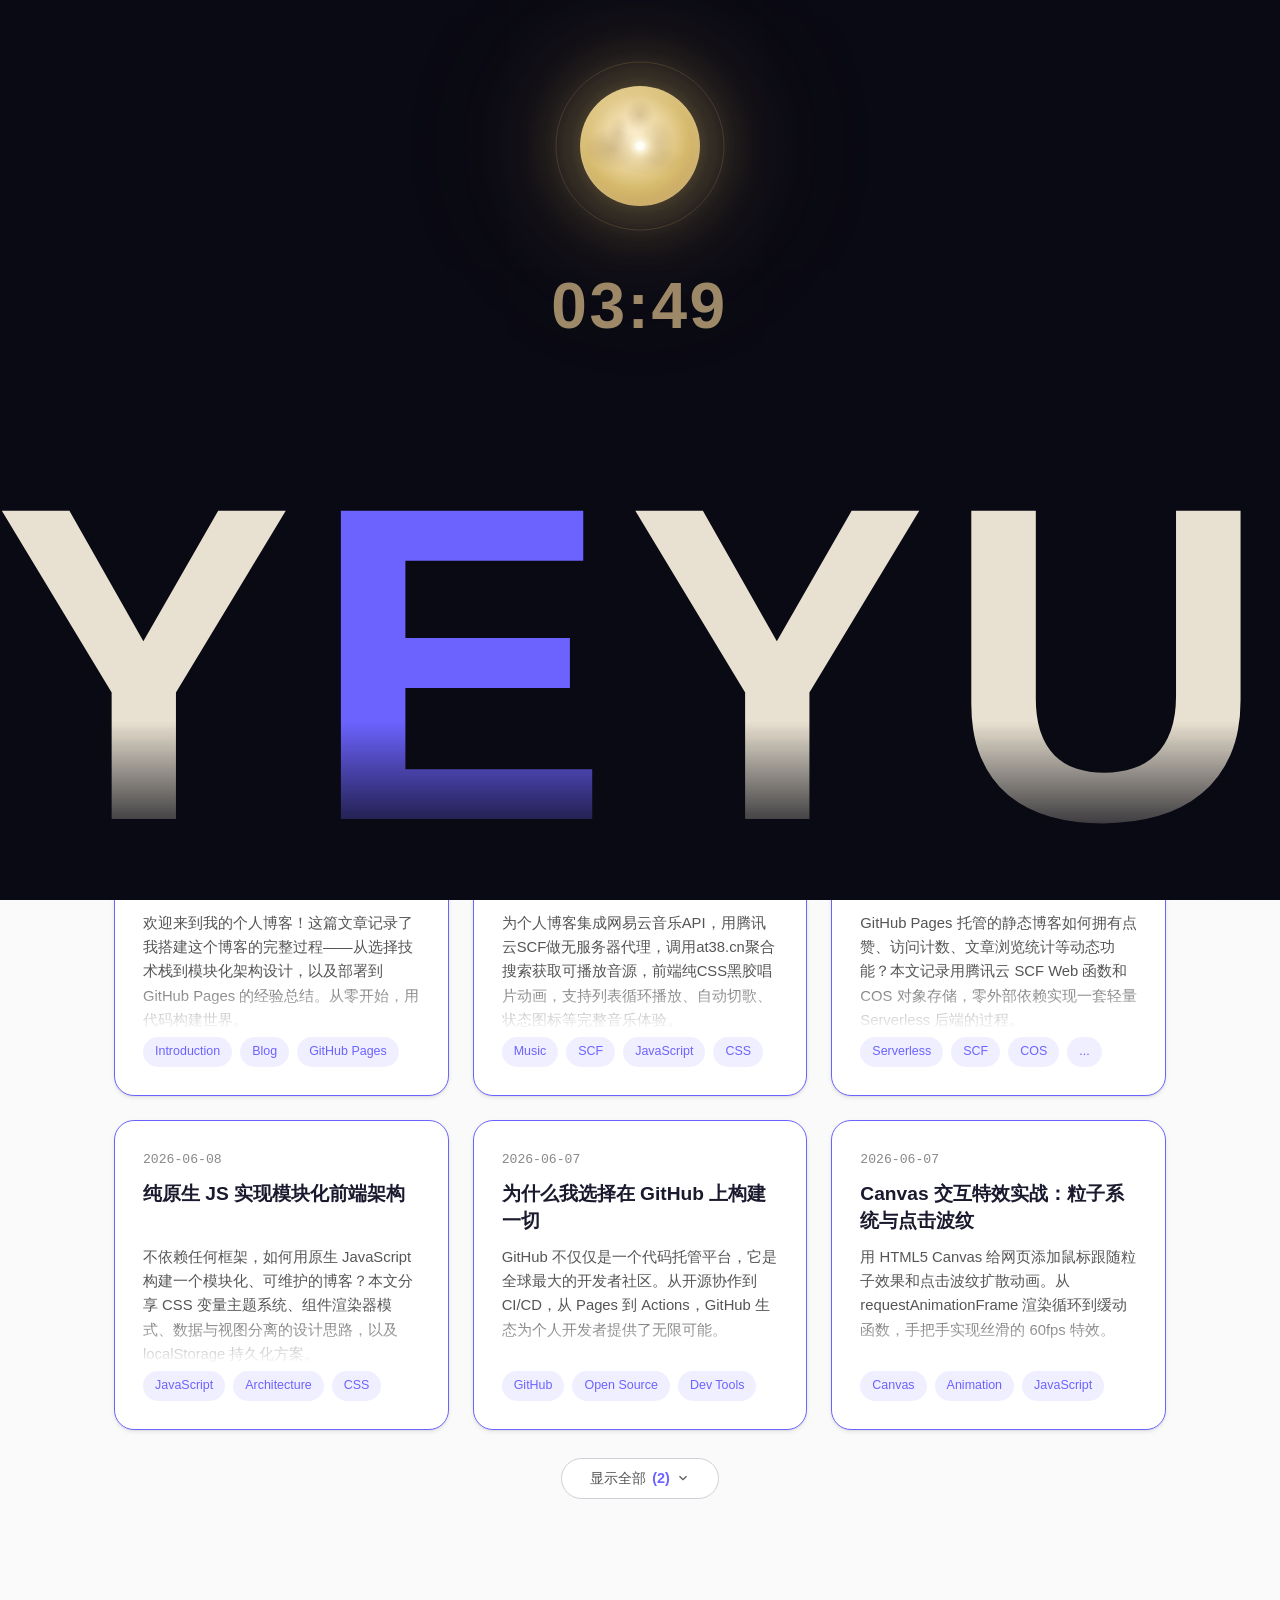
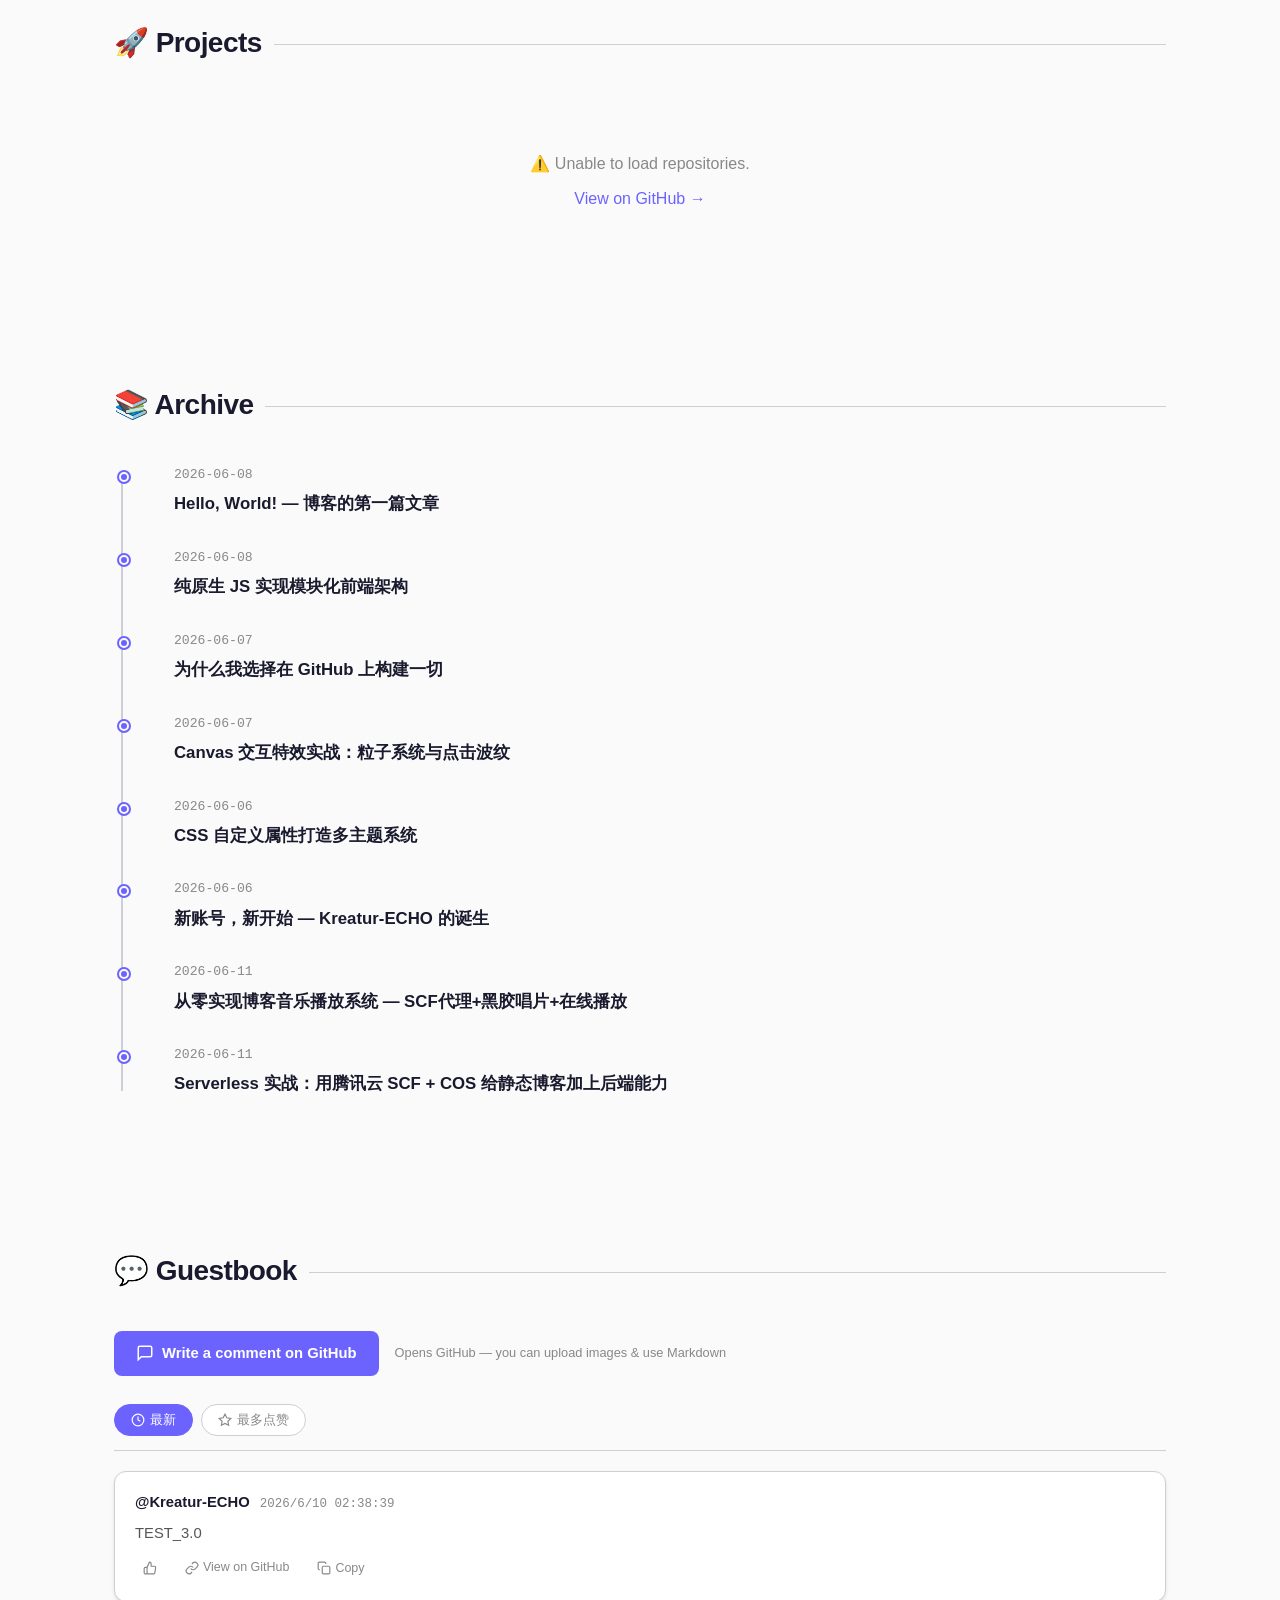
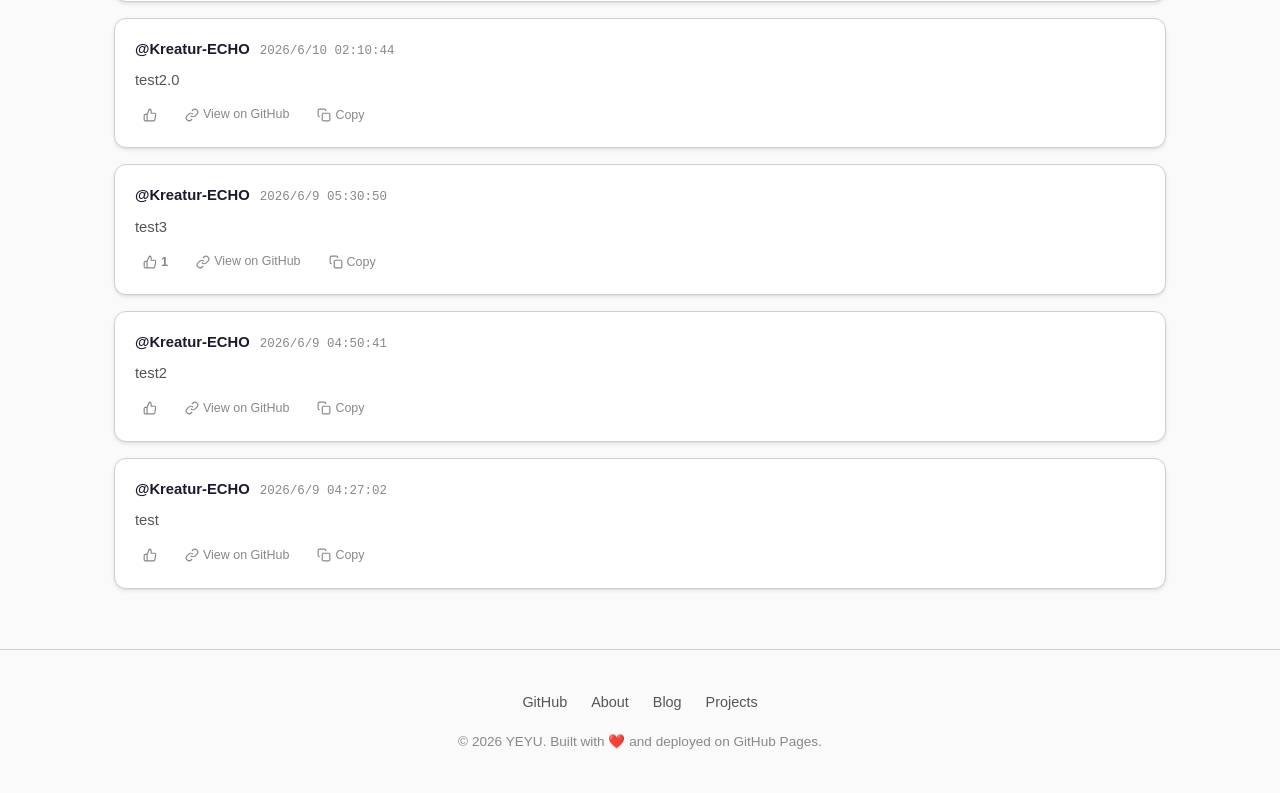
==== index.html @ 311ebad0 "feat: 时钟回moon-stage内跟随月亮升起+渐显，位置在月下36px" ====
<!DOCTYPE html>
<html lang="zh-CN">
<head>
  <meta charset="UTF-8">
  <meta name="viewport" content="width=device-width, initial-scale=1.0">
  <title>YEYU - Personal Blog</title>

  <!-- ===== SEO Meta ===== -->
  <meta name="description" content="YEYU's personal blog — Thoughts, code, and creativity. 技术博客 | 前端开发 | 创意编程">
  <meta name="keywords" content="YEYU, Kreatur-ECHO, blog, 技术博客, JavaScript, CSS, GitHub Pages, 前端开发">
  <meta name="author" content="YEYU">
  <meta name="robots" content="index, follow">
  <link rel="canonical" href="https://kreatur-echo.github.io/">

  <!-- Open Graph (Facebook, LinkedIn, Discord 等) -->
  <meta property="og:type" content="website">
  <meta property="og:url" content="https://kreatur-echo.github.io/">
  <meta property="og:title" content="YEYU - Personal Blog">
  <meta property="og:description" content="YEYU's personal blog — Thoughts, code, and creativity. 技术博客 | 前端开发 | 创意编程">
  <meta property="og:image" content="https://avatars.githubusercontent.com/u/291270204?v=6">
  <meta property="og:image:width" content="460">
  <meta property="og:image:height" content="460">
  <meta property="og:site_name" content="YEYU's Blog">
  <meta property="og:locale" content="zh_CN">

  <!-- Twitter Card -->
  <meta name="twitter:card" content="summary">
  <meta name="twitter:url" content="https://kreatur-echo.github.io/">
  <meta name="twitter:title" content="YEYU - Personal Blog">
  <meta name="twitter:description" content="YEYU's personal blog — Thoughts, code, and creativity.">
  <meta name="twitter:image" content="https://avatars.githubusercontent.com/u/291270204?v=6">

  <!-- ===== Favicon (inline SVG) ===== -->
  <link rel="icon" type="image/svg+xml" href="data:image/svg+xml,
    <svg xmlns='http://www.w3.org/2000/svg' viewBox='0 0 100 100'>
      <defs>
        <linearGradient id='g' x1='0%' y1='0%' x2='100%' y2='100%'>
          <stop offset='0%' style='stop-color:%236c63ff'/>
          <stop offset='100%' style='stop-color:%23764ba2'/>
        </linearGradient>
      </defs>
      <rect width='100' height='100' rx='22' fill='url(%23g)'/>
      <text x='50' y='62' dominant-baseline='middle' text-anchor='middle' fill='white' font-size='48' font-weight='800' font-family='system-ui, sans-serif'>YE</text>
    </svg>">

  <!-- ===== Stylesheets ===== -->
  <!-- themes.css: 颜色、字体、圆角等设计变量 -->
  <link rel="stylesheet" href="css/themes.css?v=6">
  <!-- style.css: 布局和组件样式 -->
  <link rel="stylesheet" href="css/style.css?v=34">
  <!-- admin.css: 管理面板样式 -->
  <link rel="stylesheet" href="css/admin.css?v=6">
</head>
<body>

  <!-- ===== 入场动画 ===== -->
  <div class="intro-overlay" id="introOverlay">
    <div class="logo-wrap"><div class="intro-logo">Y<span class="logo-accent">E</span>YU</div></div>
    <div class="moon-stage">
      <div class="intro-moon" id="introMoon">
        <div class="moon-texture"></div><div class="moon-texture"></div><div class="moon-bulb"></div>
      </div>
    <div class="moon-clock" id="introClock"></div>
    </div>
  </div>

  <!-- ===== App Root ===== -->
  <!-- 所有 HTML 内容由 js/main.js 动态渲染 -->
  <div id="app"></div>

  <!-- ===== Data (must load before renderer) ===== -->
  <!-- 修改网站基本信息: data/config.js -->
  <script src="data/config.js?v=7"></script>
  <!-- 增删博客文章: data/posts.js -->
  <script src="data/posts.js?v=10"></script>

  <!-- ===== JavaScript Modules ===== -->
  <script src="js/theme.js?v=7"></script>
  <script src="js/github.js?v=8"></script>
  <script src="js/renderer.js?v=23"></script>
  <script src="js/comments.js?v=13"></script>
  <script src="js/effects.js?v=10"></script>
  <script src="js/admin.js?v=7"></script>
  <script src="js/main.js?v=45"></script>
</body>
</html>
---- css/themes.css ----
/**
 * ============================================================
 *  Theme Definitions — 在这里定义/切换主题色彩方案
 * ============================================================
 * 要添加新主题:
 *   1. 复制 :root 或 [data-theme="dark"] 块
 *   2. 重命名选择器（例如 [data-theme="ocean"]）
 *   3. 修改 CSS 变量值
 *   4. 在 js/theme.js 的 THEME_LIST 中注册新主题
 *
 * CSS 变量命名规范:
 *   --color-bg-*          背景色
 *   --color-surface-*     卡片/面板色
 *   --color-text-*        文字色
 *   --color-accent-*      强调色
 *   --color-border-*      边框色
 *   --shadow-*            阴影
 *   --radius-*            圆角
 *   --font-*              字体
 * ============================================================
 */

/* ===== Light Theme (默认) ===== */
:root,
[data-theme="light"] {
  /* 背景 */
  --color-bg-primary:    #fafafa;
  --color-bg-hero:       transparent;

  /* 表面 */
  --color-surface:       #ffffff;
  --color-surface-hover: #f5f5f5;

  /* 文字 */
  --color-text-primary:   #1a1a2e;
  --color-text-secondary: #555555;
  --color-text-muted:     #888888;

  /* 强调色 */
  --color-accent:         #6c63ff;
  --color-accent-hover:   #5a52d5;
  --color-accent-glow:    rgba(108, 99, 255, 0.15);
  --color-accent-soft:    #f0efff;
  --color-accent-soft-text: #6c63ff;

  /* 边框 */
  --color-border:         #ceced6;

  /* 阴影 */
  --shadow-card:          0 2px 4px rgba(0,0,0,0.08), 0 1px 2px rgba(0,0,0,0.06);
  --shadow-card-hover:    0 10px 40px rgba(0,0,0,0.10), 0 2px 8px rgba(0,0,0,0.06);
  --shadow-nav:           0 1px 4px rgba(0,0,0,0.08);

  /* 渐变 */
  --gradient-hero:        linear-gradient(135deg, #667eea 0%, #764ba2 100%);

  /* 圆角 */
  --radius-sm:  8px;
  --radius-md:  12px;
  --radius-lg:  20px;
  --radius-full: 9999px;

  /* 字体 */
  --font-sans:  -apple-system, BlinkMacSystemFont, 'Segoe UI', 'Noto Sans SC', 'PingFang SC', 'Microsoft YaHei', sans-serif;
  --font-mono:  'SF Mono', 'Fira Code', 'Cascadia Code', 'Consolas', monospace;

  /* 过渡 */
  --transition-fast: 0.15s ease;
  --transition-base: 0.25s cubic-bezier(0.4, 0, 0.2, 1);
}

/* ===== Dark Theme ===== */
[data-theme="dark"] {
  --color-bg-primary:    #0d1117;
  --color-bg-hero:       transparent;

  --color-surface:       #161b22;
  --color-surface-hover: #21262d;

  --color-text-primary:   #e6edf3;
  --color-text-secondary: #8b949e;
  --color-text-muted:     #6e7681;

  --color-accent:         #7c73ff;
  --color-accent-hover:   #938bff;
  --color-accent-glow:    rgba(124, 115, 255, 0.2);
  --color-accent-soft:    rgba(124, 115, 255, 0.12);
  --color-accent-soft-text: #a9a3ff;

  --color-border:         #30363d;

  --shadow-card:          0 1px 3px rgba(0,0,0,0.3);
  --shadow-card-hover:    0 8px 32px rgba(0,0,0,0.5);
  --shadow-nav:           0 1px 3px rgba(0,0,0,0.3);
}

/* ===== 可在此处添加更多主题 ===== */

/* 示例: Ocean 主题
[data-theme="ocean"] {
  --color-bg-primary:    #f0f7ff;
  --color-surface:       #ffffff;
  --color-surface-hover: #e8f1fc;
  --color-text-primary:   #1a2a3a;
  --color-text-secondary: #4a6078;
  --color-text-muted:     #7a8fa0;
  --color-accent:         #0ea5e9;
  --color-accent-hover:   #0284c7;
  --color-accent-glow:    rgba(14, 165, 233, 0.15);
  --color-accent-soft:    #e0f2fe;
  --color-accent-soft-text: #0ea5e9;
  --color-border:         #dce8f4;
  --shadow-card:          0 1px 3px rgba(0,0,0,0.05);
  --shadow-card-hover:    0 8px 30px rgba(0,0,0,0.08);
  --shadow-nav:           0 1px 3px rgba(0,0,0,0.04);
  --gradient-hero:        linear-gradient(135deg, #0ea5e9 0%, #6366f1 100%);
  --radius-sm:  8px;
  --radius-md:  12px;
  --radius-lg:  20px;
  --radius-full: 9999px;
  --font-sans:  ...;
  --font-mono:  ...;
  --transition-fast: 0.15s ease;
  --transition-base: 0.25s cubic-bezier(0.4, 0, 0.2, 1);
}
*/
---- css/style.css ----
/**
 * ============================================================
 *  Main Stylesheet — 全局样式 & 组件样式
 * ============================================================
 * 所有 CSS 变量定义在 css/themes.css 中
 * 修改颜色/字体/圆角请去 themes.css
 * ============================================================
 */

/* ===== Reset & Base ===== */
*,
*::before,
*::after {
  box-sizing: border-box;
  margin: 0;
  padding: 0;
}

html {
  scroll-behavior: smooth;
}

body {
  font-family: var(--font-sans);
  background: var(--color-bg-primary);
  color: var(--color-text-primary);
  line-height: 1.7;
  transition:
    background var(--transition-base),
    color var(--transition-base);
  min-height: 100vh;
  -webkit-font-smoothing: antialiased;
}

a {
  color: var(--color-accent);
  text-decoration: none;
  transition: color var(--transition-base);
}
a:hover {
  text-decoration: underline;
}

img {
  max-width: 100%;
  height: auto;
}

/* ===== Utility Classes ===== */
.container {
  max-width: 1100px;
  margin: 0 auto;
  padding: 0 24px;
}

.section {
  max-width: 1100px;
  margin: 0 auto;
  padding: 60px 24px;
}

.section-title {
  font-size: 1.75rem;
  font-weight: 700;
  letter-spacing: -0.02em;
  margin-bottom: 36px;
  display: flex;
  align-items: center;
  gap: 12px;
}

.section-title::after {
  content: '';
  flex: 1;
  height: 1px;
  background: var(--color-border);
  margin-top: 4px;
}

/* Fade-in animation */
.fade-in {
  opacity: 0;
  transform: translateY(20px);
  animation: fadeIn 0.6s ease forwards;
}
.fade-in-1 { animation-delay: 0.1s; }
.fade-in-2 { animation-delay: 0.2s; }
.fade-in-3 { animation-delay: 0.3s; }
.fade-in-4 { animation-delay: 0.4s; }
.fade-in-5 { animation-delay: 0.5s; }

@keyframes fadeIn {
  to {
    opacity: 1;
    transform: translateY(0);
  }
}

/* ===== Navbar ===== */
.navbar {
  position: fixed;
  top: 0;
  left: 0;
  right: 0;
  z-index: 1000;
  background: var(--color-surface);
  border-bottom: 1px solid var(--color-border);
  backdrop-filter: blur(12px);
  -webkit-backdrop-filter: blur(12px);
  transition:
    background var(--transition-base),
    border var(--transition-base),
    box-shadow var(--transition-base);
}
.navbar.shadow {
  box-shadow: var(--shadow-nav);
}

.navbar-inner {
  max-width: 1100px;
  margin: 0 auto;
  padding: 0 24px;
  display: flex;
  align-items: center;
  justify-content: space-between;
  height: 60px;
}

.nav-brand {
  font-size: 1.25rem;
  font-weight: 700;
  color: var(--color-text-primary);
  letter-spacing: -0.02em;
}
.nav-brand .accent {
  color: var(--color-accent);
}

.nav-links {
  display: flex;
  gap: 28px;
  align-items: center;
  list-style: none;
}

.nav-links a {
  color: var(--color-text-secondary);
  font-size: 0.925rem;
  font-weight: 500;
  transition: color var(--transition-base);
}
.nav-links a:hover {
  color: var(--color-accent);
  text-decoration: none;
}

/* Theme toggle button */
.theme-toggle {
  background: none;
  border: 1px solid var(--color-border);
  color: var(--color-text-primary);
  cursor: pointer;
  padding: 6px 10px;
  border-radius: var(--radius-sm);
  font-size: 1.1rem;
  transition: all var(--transition-base);
  line-height: 1;
}
.theme-toggle:hover {
  background: var(--color-surface-hover);
}

/* Nav toggle (mobile) */
.nav-toggle {
  display: none;
  background: none;
  border: none;
  cursor: pointer;
  padding: 4px;
  color: var(--color-text-primary);
}
.nav-toggle svg {
  width: 24px;
  height: 24px;
}

/* ===== Hero Section ===== */
.hero {
  padding: 120px 24px 80px;
  text-align: center;
  position: relative;
  overflow: hidden;
}
.hero::before {
  content: '';
  position: absolute;
  top: -200px;
  left: 50%;
  transform: translateX(-50%);
  width: 600px;
  height: 600px;
  background: radial-gradient(circle, var(--color-accent-glow) 0%, transparent 70%);
  pointer-events: none;
}
.hero::after {
  content: '';
  position: absolute;
  top: 0; left: 0;
  width: 100%;
  height: 100%;
  pointer-events: none;
  z-index: 0;
  opacity: 0.35;
  background-image:
    radial-gradient(1px 1px at 5% 5%,   rgba(255,255,255,0.7), transparent),
    radial-gradient(1.5px 1.5px at 15% 25%, rgba(255,255,255,0.8), transparent),
    radial-gradient(1px 1px at 25% 8%,   rgba(255,255,255,0.5), transparent),
    radial-gradient(2px 2px at 38% 35%,   rgba(255,255,255,0.6), transparent),
    radial-gradient(1px 1px at 50% 12%,   rgba(255,255,255,0.8), transparent),
    radial-gradient(1.5px 1.5px at 62% 50%, rgba(255,255,255,0.5), transparent),
    radial-gradient(1px 1px at 75% 30%,   rgba(255,255,255,0.7), transparent),
    radial-gradient(2px 2px at 88% 65%,    rgba(255,255,255,0.55), transparent),
    radial-gradient(1px 1px at 10% 75%,   rgba(255,255,255,0.6), transparent),
    radial-gradient(1.5px 1.5px at 32% 60%, rgba(255,255,255,0.5), transparent),
    radial-gradient(1px 1px at 55% 85%,   rgba(255,255,255,0.55), transparent),
    radial-gradient(2px 2px at 70% 15%,    rgba(255,255,255,0.7), transparent),
    radial-gradient(1px 1px at 90% 45%,    rgba(255,255,255,0.5), transparent),
    radial-gradient(1.5px 1.5px at 20% 90%, rgba(255,255,255,0.6), transparent),
    radial-gradient(1px 1px at 80% 80%,    rgba(255,255,255,0.55), transparent),
  ;
  background-size: 100% 200%;
  animation: heroStarfall 16s linear infinite;
}
@keyframes heroStarfall {
  from { background-position: 0 0; }
  to   { background-position: 0 100%; }
}

/* 头像外层包裹（用于添加轨道旋转辉光） */
.hero-avatar-wrapper {
  position: relative;
  display: inline-block;
  width: 120px;
  height: 120px;
  margin-bottom: 28px;
  z-index: 0;
  transition: transform 0.35s ease;
}
.hero-avatar-wrapper:hover {
  transform: scale(1.08);
}
/* 旋转的紫色辉光小圆 */
.hero-avatar-wrapper::before {
  content: '';
  position: absolute;
  width: 24px;
  height: 24px;
  border-radius: 50%;
  /* 径向渐变实现自然羽化：中心亮紫 → 边缘透明 */
  background: radial-gradient(circle at 50% 50%,
    var(--color-accent) 0%,
    rgba(108, 99, 255, 0.7) 30%,
    rgba(108, 99, 255, 0.15) 70%,
    transparent 100%
  );
  box-shadow:
    0 0 18px 6px var(--color-accent-glow);
  /* 锚定在 wrapper 中心 */
  top: 50%;
  left: 50%;
  margin-top: -12px;
  margin-left: -12px;
  animation: orbitAvatar 4s linear infinite;
  z-index: 2;
}
@keyframes orbitAvatar {
  from { transform: rotate(0deg) translateX(64px); }
  to   { transform: rotate(360deg) translateX(64px); }
}

.hero-avatar {
  width: 120px;
  height: 120px;
  border-radius: 50%;
  border: 4px solid var(--color-surface);
  box-shadow:
    inset 0 0 5px 1.5px rgba(108, 99, 255, 0.15),
    0 0 0 3px var(--color-accent),
    0 8px 32px var(--color-accent-glow);
  object-fit: cover;
  position: relative;
  z-index: 1;
}

.hero-name {
  font-size: 2.8rem;
  font-weight: 800;
  letter-spacing: -0.03em;
  margin-bottom: 6px;
  position: relative;
}

.hero-username {
  font-size: 1.15rem;
  color: var(--color-text-muted);
  font-weight: 400;
  margin-bottom: 20px;
}
.hero-username a {
  color: var(--color-text-muted);
}

.hero-bio {
  max-width: 520px;
  margin: 0 auto 20px;
  color: var(--color-text-secondary);
  font-size: 1.1rem;
  line-height: 1.7;
}

/* 社交图标 */
.hero-social {
  display: flex;
  justify-content: center;
  gap: 12px;
  margin-bottom: 28px;
}
.hero-social-link {
  display: flex;
  align-items: center;
  justify-content: center;
  width: 38px;
  height: 38px;
  border-radius: 50%;
  border: 1px solid var(--color-border);
  color: var(--color-text-secondary);
  transition: all var(--transition-base);
}
.hero-social-link:hover {
  color: var(--color-accent);
  border-color: var(--color-accent);
  background: var(--color-accent-soft);
  transform: translateY(-2px);
  text-decoration: none;
}

.hero-stats {
  display: flex;
  justify-content: center;
  gap: 40px;
  flex-wrap: wrap;
}

.hero-stat {
  text-align: center;
}
.hero-stat .stat-num {
  font-size: 1.6rem;
  font-weight: 700;
  color: var(--color-accent);
}
.hero-stat .stat-label {
  font-size: 0.85rem;
  color: var(--color-text-muted);
  margin-top: 2px;
}

/* 文章卡片链接（整张卡片可点击，拉伸填充网格单元格） */
.post-card-link {
  display: flex;
  min-width: 0;
  height: 100%;
  color: inherit;
  text-decoration: none;
}
.post-card-link:hover {
  text-decoration: none;
}

/* ===== Blog Post Cards ===== */
/* 区块标题行：标题 + 排序栏 */
.section-header-row {
  display: flex;
  align-items: center;
  justify-content: space-between;
  flex-wrap: wrap;
  gap: 12px;
  margin-bottom: 12px;
}
.section-header-row .section-title {
  margin-bottom: 0;
}
.section-header-row .section-title::after {
  display: none;
}

/* 文章排序栏 */
.posts-sort-bar {
  display: flex;
  gap: 6px;
}

/* 初始折叠的文章卡片 */
.post-card-link.post-card-hidden {
  display: none;
}
.post-card-link.post-card-hidden.expanded {
  display: flex;
  animation: posts-expand 0.4s ease;
}
@keyframes posts-expand {
  from { opacity: 0; transform: translateY(-16px); }
  to   { opacity: 1; transform: translateY(0); }
}

/* 显示全部按钮 */
.posts-show-all-wrap {
  text-align: center;
  margin-top: 28px;
}
.posts-show-all-btn {
  display: inline-flex;
  align-items: center;
  gap: 6px;
  padding: 10px 28px;
  border: 1px solid var(--color-border);
  border-radius: 24px;
  background: var(--color-surface);
  color: var(--color-text-secondary);
  font-size: 0.9rem;
  cursor: pointer;
  transition: all var(--transition-fast);
}
.posts-show-all-btn:hover {
  color: var(--color-accent);
  border-color: var(--color-accent);
  background: var(--color-surface-hover);
}
.posts-show-all-btn .show-all-count {
  font-weight: 600;
  color: var(--color-accent);
}

.posts-grid {
  display: grid;
  grid-template-columns: repeat(auto-fill, minmax(320px, 1fr));
  gap: 24px;
}

.post-card-link {
  display: flex;
  min-width: 0;
  height: 100%;
}

.post-card {
  display: flex;
  flex-direction: column;
  width: 100%;
  height: 310px;
  min-width: 0;
  background: var(--color-surface);
  border: 1px solid var(--color-border);
  border-radius: var(--radius-lg);
  padding: 28px;
  box-shadow: var(--shadow-card);
  box-sizing: border-box;
  transition: all var(--transition-base);
  cursor: pointer;
  position: relative;
  overflow: hidden;
}
.post-card:hover {
  box-shadow: var(--shadow-card-hover);
  transform: translateY(-2px) scale(1.05);
  border-color: var(--color-accent);
  outline: 2px solid var(--color-accent);
  outline-offset: -1px;
}

.post-card {
  border-color: var(--color-accent);
}

/* 置顶文章 — 右上角星星角标 */
.post-card.featured::after {
  content: '★';
  position: absolute;
  top: 0;
  right: 0;
  width: 60px;
  height: 60px;
  font-size: 22px;
  line-height: 1;
  color: #f5c842;
  text-shadow: 0 0 4px rgba(245, 200, 66, 0.5);
  background: var(--color-accent);
  clip-path: polygon(0 0, 100% 0, 100% 100%);
  text-align: right;
  padding: 5px 6px 0 0;
  box-sizing: border-box;
  z-index: 1;
}

.post-date {
  font-size: 0.82rem;
  color: var(--color-text-muted);
  margin-bottom: 10px;
  font-family: var(--font-mono);
}

.post-title {
  font-size: 1.2rem;
  font-weight: 700;
  margin-bottom: 10px;
  line-height: 1.4;
  color: var(--color-text-primary);
  display: -webkit-box;
  -webkit-line-clamp: 2;
  line-clamp: 2;
  -webkit-box-orient: vertical;
  overflow: hidden;
  min-height: calc(1.2rem * 1.4 * 2);
}

.post-excerpt {
  min-width: 0;
  height: 120px;
  color: var(--color-text-secondary);
  font-size: 0.925rem;
  line-height: 1.65;
  overflow-y: hidden;
  word-break: break-word;
  -webkit-mask-image: linear-gradient(to bottom, #000 0%, #000 55%, transparent 100%);
  mask-image: linear-gradient(to bottom, #000 0%, #000 55%, transparent 100%);
}

.post-tags {
  display: flex;
  gap: 8px;
  flex-wrap: nowrap;
  overflow: hidden;
  min-width: 0;
  max-width: 100%;
  margin-top: auto;
}

.post-tag {
  background: var(--color-accent-soft);
  color: var(--color-accent-soft-text);
  padding: 4px 12px;
  border-radius: var(--radius-full);
  font-size: 0.78rem;
  font-weight: 500;
  white-space: nowrap;
  flex-shrink: 0;
  transition: opacity var(--transition-base);
}
.post-tag:hover {
  opacity: 0.8;
}

/* ===== Repo Cards ===== */
.repos-grid {
  display: grid;
  grid-template-columns: repeat(auto-fill, minmax(320px, 1fr));
  gap: 20px;
}

.repo-card {
  background: var(--color-surface);
  border: 1px solid var(--color-border);
  border-radius: var(--radius-md);
  padding: 22px 24px;
  box-shadow: var(--shadow-card);
  transition: all var(--transition-base);
  display: block;
  color: inherit;
}
.repo-card:hover {
  box-shadow: var(--shadow-card-hover);
  transform: translateY(-1px);
  text-decoration: none;
}

.repo-name {
  font-weight: 600;
  font-size: 1rem;
  color: var(--color-accent);
  margin-bottom: 6px;
  display: flex;
  align-items: center;
  gap: 8px;
}
.repo-name svg {
  flex-shrink: 0;
  opacity: 0.7;
}

.repo-desc {
  font-size: 0.875rem;
  color: var(--color-text-secondary);
  line-height: 1.55;
  margin-bottom: 14px;
  min-height: 2.5em;
}

.repo-meta {
  display: flex;
  gap: 16px;
  align-items: center;
  font-size: 0.8rem;
  color: var(--color-text-muted);
  flex-wrap: wrap;
}
.repo-meta span {
  display: flex;
  align-items: center;
  gap: 4px;
}

.repo-lang-dot {
  width: 10px;
  height: 10px;
  border-radius: 50%;
  display: inline-block;
}

/* Loading & empty states */
.repo-loading,
.repo-empty {
  text-align: center;
  padding: 48px 24px;
  color: var(--color-text-muted);
  grid-column: 1 / -1;
}

.spinner {
  width: 32px;
  height: 32px;
  border: 3px solid var(--color-border);
  border-top-color: var(--color-accent);
  border-radius: 50%;
  animation: spin 0.8s linear infinite;
  margin: 0 auto 12px;
}

@keyframes spin {
  to { transform: rotate(360deg); }
}

/* ===== Archive Timeline ===== */
.timeline {
  position: relative;
  padding-left: 28px;
}
.timeline::before {
  content: '';
  position: absolute;
  left: 7px;
  top: 8px;
  bottom: 8px;
  width: 2px;
  background: var(--color-border);
}

.timeline-item {
  position: relative;
  margin-bottom: 28px;
  padding-left: 32px;
}
.timeline-item::before {
  content: '';
  position: absolute;
  left: -23px;
  top: 8px;
  width: 10px;
  height: 10px;
  border-radius: 50%;
  background: var(--color-accent);
  border: 2px solid var(--color-bg-primary);
  box-shadow: 0 0 0 2px var(--color-accent);
}

.timeline-date {
  font-size: 0.82rem;
  color: var(--color-text-muted);
  font-family: var(--font-mono);
  margin-bottom: 4px;
}

.timeline-title {
  font-weight: 600;
  font-size: 1.05rem;
  color: var(--color-text-primary);
}
.timeline-title a {
  color: inherit;
}
.timeline-title a:hover {
  color: var(--color-accent);
  text-decoration: none;
}

/* ===== Post Detail Page ===== */
.post-detail {
  max-width: 720px;
  margin: 0 auto;
  padding: 100px 24px 60px;
}

.post-detail-back {
  display: inline-flex;
  align-items: center;
  gap: 6px;
  color: var(--color-text-muted);
  font-size: 0.9rem;
  font-weight: 500;
  text-decoration: none;
  margin-bottom: 32px;
  padding: 6px 12px;
  border-radius: var(--radius-sm);
  transition: all var(--transition-fast);
}
.post-detail-back:hover {
  color: var(--color-accent);
  background: var(--color-accent-soft);
  text-decoration: none;
}

.post-detail-header {
  margin-bottom: 36px;
  padding-bottom: 28px;
  border-bottom: 1px solid var(--color-border);
}
.post-detail-header .post-date {
  font-size: 0.85rem;
  color: var(--color-text-muted);
  font-family: var(--font-mono);
  margin-bottom: 8px;
}
.post-detail-title {
  font-size: 2rem;
  font-weight: 800;
  letter-spacing: -0.03em;
  line-height: 1.3;
  color: var(--color-text-primary);
  margin-bottom: 16px;
}
.post-detail-header .post-tags {
  display: flex;
  gap: 8px;
  flex-wrap: wrap;
}

/* 文章正文排版 */
.post-body {
  font-size: 1.05rem;
  line-height: 1.85;
  color: var(--color-text-secondary);
}
.post-body h2 {
  font-size: 1.5rem;
  font-weight: 700;
  color: var(--color-text-primary);
  margin: 40px 0 16px;
  letter-spacing: -0.02em;
}
.post-body h3 {
  font-size: 1.2rem;
  font-weight: 600;
  color: var(--color-text-primary);
  margin: 28px 0 12px;
}
.post-body p {
  margin-bottom: 16px;
}
.post-body ul,
.post-body ol {
  margin-bottom: 16px;
  padding-left: 24px;
}
.post-body li {
  margin-bottom: 6px;
}
.post-body strong {
  color: var(--color-text-primary);
  font-weight: 600;
}
.post-body code {
  background: var(--color-accent-soft);
  color: var(--color-accent-soft-text);
  padding: 2px 6px;
  border-radius: 4px;
  font-size: 0.88em;
  font-family: var(--font-mono);
}
.post-body pre {
  background: var(--color-bg-primary);
  border: 1px solid var(--color-border);
  border-radius: var(--radius-md);
  padding: 16px 20px;
  overflow-x: auto;
  margin: 16px 0 24px;
  font-size: 0.88rem;
  line-height: 1.6;
}
.post-body pre code {
  background: none;
  padding: 0;
  color: var(--color-text-primary);
  font-size: inherit;
}
.post-body a {
  color: var(--color-accent);
  text-decoration: underline;
  text-underline-offset: 2px;
}
.post-body a:hover {
  color: var(--color-accent-hover);
}
.post-body blockquote {
  border-left: 3px solid var(--color-accent);
  margin: 20px 0;
  padding: 8px 20px;
  color: var(--color-text-muted);
  font-style: italic;
}

/* 文章详情响应式 */
@media (max-width: 768px) {
  .post-detail {
    padding: 80px 16px 40px;
  }
  .post-detail-title {
    font-size: 1.5rem;
  }
  .post-body {
    font-size: 1rem;
  }
  .post-body h2 {
    font-size: 1.25rem;
  }
}

/* ===== Footer ===== */
.footer {
  border-top: 1px solid var(--color-border);
  text-align: center;
  padding: 40px 24px;
  color: var(--color-text-muted);
  font-size: 0.85rem;
}
.footer-links {
  display: flex;
  justify-content: center;
  gap: 24px;
  flex-wrap: wrap;
  margin-bottom: 16px;
}
.footer-links a {
  color: var(--color-text-secondary);
  font-size: 0.9rem;
  transition: color var(--transition-base);
}
.footer-links a:hover {
  color: var(--color-accent);
  text-decoration: none;
}

/* ===== Back to Top ===== */
.back-to-top {
  position: absolute;
  bottom: 72px;
  left: 50%;
  transform: translateX(-50%);
  width: 30px;
  height: 30px;
  border-radius: 50%;
  background: var(--color-accent);
  color: #fff;
  border: none;
  cursor: pointer;
  display: flex;
  align-items: center;
  justify-content: center;
  box-shadow: 0 2px 8px rgba(108, 99, 255, 0.25);
  opacity: 0;
  pointer-events: none;
  transition: opacity 0.3s ease;
  z-index: 3;
  -webkit-backface-visibility: hidden;
  backface-visibility: hidden;
}
.back-to-top svg {
  width: 14px;
  height: 14px;
}
.back-to-top.visible {
  opacity: 1;
  pointer-events: auto;
}
.back-to-top:hover {
  transform: translateX(-50%) translateY(-1px);
  box-shadow: 0 2px 10px var(--color-accent-glow);
}

/* ===== Responsive ===== */
@media (max-width: 768px) {
  .hero-name {
    font-size: 2rem;
  }
  .hero {
    padding: 100px 20px 60px;
  }

  .nav-links {
    display: none;
  }
  .nav-links.open {
    display: flex;
    flex-direction: column;
    position: absolute;
    top: 60px;
    left: 0;
    right: 0;
    background: var(--color-surface);
    border-bottom: 1px solid var(--color-border);
    padding: 16px 24px;
    gap: 14px;
  }

  .nav-toggle {
    display: block;
  }

  .posts-grid,
  .repos-grid {
    grid-template-columns: 1fr;
  }

  .hero-stats {
    gap: 24px;
  }

  .section {
    padding: 40px 20px;
  }

  .comment-form-row {
    flex-direction: column;
  }
}

/* ===== Comments / Guestbook ===== */

/* 发布按钮 */
.guestbook-post {
  display: flex;
  align-items: center;
  gap: 16px;
  margin-bottom: 28px;
  flex-wrap: wrap;
}
.guestbook-post-btn {
  display: inline-flex;
  align-items: center;
  gap: 8px;
  padding: 10px 22px;
  background: var(--color-accent);
  color: #fff;
  border-radius: var(--radius-sm);
  font-size: 0.925rem;
  font-weight: 600;
  text-decoration: none;
  transition: all var(--transition-fast);
}
.guestbook-post-btn:hover {
  background: var(--color-accent-hover);
  transform: translateY(-1px);
  text-decoration: none;
  color: #fff;
}
.guestbook-post-hint {
  font-size: 0.8rem;
  color: var(--color-text-muted);
}

/* 留言列表 */
.comments-list {
  display: flex;
  flex-direction: column;
  gap: 16px;
}

.comments-empty {
  text-align: center;
  padding: 40px 20px;
  color: var(--color-text-muted);
  font-size: 0.95rem;
}

.comment-card {
  display: flex;
  gap: 14px;
  background: var(--color-surface);
  border: 1px solid var(--color-border);
  border-radius: var(--radius-md);
  padding: 18px 20px;
  box-shadow: var(--shadow-card);
  transition: box-shadow var(--transition-base);
}
.comment-card:hover {
  box-shadow: var(--shadow-card-hover);
}

.comment-avatar {
  width: 40px;
  height: 40px;
  border-radius: 50%;
  display: flex;
  align-items: center;
  justify-content: center;
  color: #fff;
  font-weight: 700;
  font-size: 1rem;
  flex-shrink: 0;
}
.comment-avatar-img {
  width: 40px;
  height: 40px;
  border-radius: 50%;
  flex-shrink: 0;
  object-fit: cover;
  border: 2px solid var(--color-border);
}

/* GitHub 风格 Markdown */
.gh-markdown {
  font-size: 0.925rem;
  color: var(--color-text-secondary);
  line-height: 1.7;
}
.gh-markdown pre {
  background: var(--color-bg-primary);
  border: 1px solid var(--color-border);
  border-radius: var(--radius-sm);
  padding: 12px 16px;
  overflow-x: auto;
  margin: 8px 0;
  font-size: 0.85rem;
}
.gh-markdown code {
  background: var(--color-accent-soft);
  color: var(--color-accent-soft-text);
  padding: 2px 6px;
  border-radius: 4px;
  font-size: 0.85em;
  font-family: var(--font-mono);
}
.gh-markdown pre code {
  background: none;
  padding: 0;
  color: var(--color-text-primary);
}
.gh-markdown img {
  max-width: 100%;
  max-height: 350px;
  border-radius: var(--radius-sm);
  margin: 8px 0;
  cursor: pointer;
  border: 1px solid var(--color-border);
}
.gh-markdown a {
  color: var(--color-accent);
}

.comment-body {
  flex: 1;
  min-width: 0;
}

.comment-header {
  display: flex;
  align-items: baseline;
  gap: 10px;
  margin-bottom: 6px;
  flex-wrap: wrap;
}

.comment-name {
  font-weight: 600;
  font-size: 0.925rem;
  color: var(--color-text-primary);
}

.comment-time {
  font-size: 0.78rem;
  color: var(--color-text-muted);
  font-family: var(--font-mono);
}

.comment-text {
  font-size: 0.925rem;
  color: var(--color-text-secondary);
  line-height: 1.65;
  white-space: pre-wrap;
  word-break: break-word;
  margin-bottom: 8px;
}

.comment-actions {
  display: flex;
  gap: 12px;
}

.comment-action-btn {
  display: flex;
  align-items: center;
  gap: 4px;
  background: none;
  border: none;
  color: var(--color-text-muted);
  font-size: 0.78rem;
  cursor: pointer;
  padding: 4px 8px;
  border-radius: 4px;
  transition: all var(--transition-fast);
}
.comment-action-btn:hover {
  color: var(--color-accent);
  background: var(--color-accent-soft);
}
.comment-action-btn.delete-comment:hover {
  color: #e74c3c;
  background: #fdecea;
}

/* 排序切换栏 */
.comments-sort-bar {
  display: flex;
  gap: 8px;
  margin-bottom: 20px;
  padding-bottom: 14px;
  border-bottom: 1px solid var(--color-border);
}
.sort-btn {
  display: inline-flex;
  align-items: center;
  gap: 5px;
  padding: 6px 16px;
  border: 1px solid var(--color-border);
  border-radius: 20px;
  background: var(--color-surface);
  color: var(--color-text-muted);
  font-size: 0.825rem;
  cursor: pointer;
  transition: all var(--transition-fast);
}
.sort-btn:hover {
  color: var(--color-accent);
  border-color: var(--color-accent);
}
.sort-btn.active {
  background: var(--color-accent);
  color: #fff;
  border-color: var(--color-accent);
}

/* 点赞按钮 */
.comment-reaction-btn {
  text-decoration: none;
  position: relative;
}
.comment-reaction-btn.has-likes {
  color: #e74c3c;
}
.comment-reaction-btn:hover:not(:disabled) {
  color: #e74c3c !important;
  background: #fdecea !important;
}
/* 点赞动画状态 */
.comment-reaction-btn.liking {
  animation: pulse-like 0.6s ease-in-out infinite;
}
.comment-reaction-btn.liked {
  color: #e74c3c !important;
  background: #fdecea !important;
  animation: pop-like 0.3s ease-out;
}
.comment-reaction-btn.already-liked {
  color: #e74c3c !important;
  cursor: default;
}
.comment-reaction-btn.already-liked:hover {
  color: #e74c3c !important;
  background: #fdecea !important;
}

/* 已赞过提示 — 默认隐藏，.show-tip 时触发 1s 动画（0.3s 淡入 + 0.4s 停留 + 0.3s 淡出） */
.comment-reaction-btn.already-liked::after {
  content: '已赞过';
  position: absolute;
  top: -24px;
  left: 50%;
  transform: translateX(-50%);
  background: #e74c3c;
  color: #fff;
  font-size: 0.7rem;
  padding: 2px 8px;
  border-radius: 4px;
  white-space: nowrap;
  pointer-events: none;
  opacity: 0;
  transition: opacity 0.3s ease;
}
.comment-reaction-btn.already-liked.show-tip::after {
  animation: tip-fade 1s ease forwards;
}
@keyframes tip-fade {
  0%   { opacity: 0; }
  30%  { opacity: 1; }
  70%  { opacity: 1; }
  100% { opacity: 0; }
}
.comment-reaction-btn.like-failed {
  color: #999 !important;
}
.comment-reaction-btn.like-failed::after {
  content: '失败';
  position: absolute;
  top: -22px;
  left: 50%;
  transform: translateX(-50%);
  background: #999;
  color: #fff;
  font-size: 0.7rem;
  padding: 2px 8px;
  border-radius: 4px;
  white-space: nowrap;
  pointer-events: none;
}
.reaction-count {
  font-weight: 600;
  font-size: 0.8rem;
}

@keyframes pulse-like {
  0%, 100% { transform: scale(1); }
  50% { transform: scale(1.12); }
}
@keyframes pop-like {
  0% { transform: scale(1); }
  50% { transform: scale(1.25); }
  100% { transform: scale(1); }
}

/* 留言响应式 */
@media (max-width: 768px) {
  .comment-form-actions {
    flex-wrap: wrap;
  }
  .comment-card {
    flex-direction: column;
    gap: 10px;
  }
  .comment-body-image img {
    max-width: 100%;
    max-height: 200px;
  }
}

/* ===== 右侧快速跳转侧边栏 ===== */
.sidebar {
  position: fixed;
  right: 20px;
  top: 50%;
  transform: translateY(-50%);
  z-index: 900;
  display: flex;
  flex-direction: column;
  gap: 4px;
  opacity: 0;
  pointer-events: none;
  transition: opacity 0.35s ease, transform 0.35s ease;
  transform: translateY(-50%) translateX(8px);
}
.sidebar.visible {
  opacity: 1;
  pointer-events: auto;
  transform: translateY(-50%) translateX(0);
}

.sidebar-inner {
  background: var(--color-surface);
  border: 1px solid var(--color-border);
  border-radius: var(--radius-md);
  padding: 6px;
  box-shadow: var(--shadow-card);
  display: flex;
  flex-direction: column;
  gap: 2px;
}

.sidebar-dot {
  position: relative;
  display: flex;
  align-items: center;
  gap: 10px;
  padding: 6px 10px;
  border-radius: var(--radius-sm);
  color: var(--color-text-muted);
  font-size: 0.8rem;
  font-weight: 500;
  text-decoration: none;
  white-space: nowrap;
  transition: all var(--transition-fast);
  cursor: pointer;
  border: none;
  background: none;
  width: 100%;
  text-align: left;
  font-family: var(--font-sans);
}
.sidebar-dot:hover {
  color: var(--color-accent);
  background: var(--color-accent-soft);
  text-decoration: none;
}
.sidebar-dot.active {
  color: var(--color-accent);
  font-weight: 600;
}
.sidebar-dot::before {
  content: '';
  width: 6px;
  height: 6px;
  border-radius: 50%;
  background: var(--color-border);
  flex-shrink: 0;
  transition: all var(--transition-fast);
}
.sidebar-dot:hover::before {
  background: var(--color-accent);
  transform: scale(1.4);
}
.sidebar-dot.active::before {
  background: var(--color-accent);
  box-shadow: 0 0 6px var(--color-accent-glow);
  width: 8px;
  height: 8px;
}

/* 侧边栏标签文本 */
.sidebar-label {
  opacity: 0;
  max-width: 0;
  overflow: hidden;
  transition: all 0.3s ease;
  display: inline-block;
}
.sidebar-inner:hover .sidebar-label {
  opacity: 1;
  max-width: 120px;
  margin-left: 2px;
}

/* ===== QQ 弹出面板 ===== */
.qq-popup {
  position: fixed;
  transform: translateX(-50%);
  background: var(--color-surface);
  border: 1px solid var(--color-border);
  border-radius: var(--radius-md);
  padding: 16px 20px;
  box-shadow: 0 8px 32px rgba(0,0,0,0.18);
  z-index: 9999;
  text-align: center;
  min-width: 220px;
  animation: qqPopupIn 0.2s ease;
}
@keyframes qqPopupIn {
  from { opacity: 0; transform: translateX(-50%) translateY(6px); }
  to   { opacity: 1; transform: translateX(-50%) translateY(0); }
}
.qq-popup-arrow {
  position: absolute;
  bottom: -6px;
  left: 50%;
  transform: translateX(-50%);
  width: 10px;
  height: 10px;
  background: var(--color-surface);
  border-right: 1px solid var(--color-border);
  border-bottom: 1px solid var(--color-border);
  rotate: 45deg;
}
.qq-popup-title {
  font-size: 0.82rem;
  color: var(--color-text-muted);
  margin-bottom: 8px;
}
.qq-popup-row {
  display: flex;
  align-items: center;
  gap: 10px;
  justify-content: center;
  margin-bottom: 8px;
}
.qq-popup-number {
  font-size: 1.1rem;
  font-weight: 700;
  font-family: var(--font-mono);
  color: var(--color-text-primary);
  background: var(--color-bg-primary);
  padding: 4px 12px;
  border-radius: var(--radius-sm);
  user-select: all;
}
.qq-popup-copy {
  padding: 6px 16px;
  background: var(--color-accent);
  color: #fff;
  border: none;
  border-radius: var(--radius-sm);
  font-size: 0.85rem;
  font-weight: 600;
  cursor: pointer;
  transition: background var(--transition-fast);
  font-family: var(--font-sans);
}
.qq-popup-copy:hover {
  background: var(--color-accent-hover);
}
.qq-popup-copy.copied {
  background: #27ae60;
}
.qq-popup-hint {
  font-size: 0.75rem;
  color: var(--color-text-muted);
}

/* 侧边栏分隔线 */
.sidebar-divider {
  height: 1px;
  background: var(--color-border);
  margin: 4px 6px;
  opacity: 0.5;
}

/* 侧边栏回到顶部按钮（覆盖 dot 的 ::before 样式，改用箭头 SVG） */
.sidebar-top {
  margin-top: 2px;
}
.sidebar-top::before {
  display: none !important;
}
.sidebar-top svg {
  flex-shrink: 0;
  color: var(--color-text-muted);
  transition: color var(--transition-fast);
}
.sidebar-top:hover svg {
  color: var(--color-accent);
}

/* ===== 旋转黑胶唱片（右下角音乐图标） ===== */
.vinyl-wrapper {
  position: fixed;
  bottom: 24px;
  right: 24px;
  z-index: 998;
  -webkit-backface-visibility: hidden;
  backface-visibility: hidden;
}

.vinyl-disc {
  position: relative;
  z-index: 1;
  width: 56px;
  height: 56px;
  border-radius: 50%;
  cursor: pointer;
  display: flex;
  align-items: center;
  justify-content: center;
  box-shadow:
    0 0 0 1px #2e2e2e,
    0 0 0 2px #1a1a1a,
    0 0 0 2.5px #333,
    0 0 0 4px var(--color-accent),
    0 4px 22px rgba(0,0,0,0.35);
  background: #1a1a1a;
  animation: vinylSpin 4.4s linear infinite;
  animation-play-state: paused;
  transition: box-shadow 0.35s ease;
}
.vinyl-disc:hover {
  box-shadow:
    0 0 0 1px #2e2e2e,
    0 0 0 2px #1a1a1a,
    0 0 0 2.5px #333,
    0 0 0 4px var(--color-accent),
    0 4px 28px rgba(108, 99, 255, 0.4);
  animation-play-state: paused;
}
.vinyl-disc:active {
  transform: scale(0.93);
}

@keyframes vinylSpin {
  from { transform: rotate(0deg); }
  to   { transform: rotate(360deg); }
}

/* ===== 黑胶音柱（不随唱片旋转，环绕外围） ===== */
.vinyl-bars {
  position: absolute;
  top: -34px;
  left: -34px;
  right: -34px;
  bottom: -34px;
  pointer-events: none;
  z-index: 2;
  overflow: visible;
  -webkit-backface-visibility: hidden;
  backface-visibility: hidden;
}

.vinyl-bar {
  position: absolute;
  left: 50%;
  bottom: 50%;
  width: 2.4px;
  height: var(--h, 3px);
  background: var(--bar-color, var(--color-accent));
  border-radius: 1px;
  transform-origin: center bottom;
  opacity: 0.7;
  transition: height 0.5s ease-out;
  will-change: height, transform;
  -webkit-backface-visibility: hidden;
  backface-visibility: hidden;
}

/* 低频暖紫 — 中频亮紫 — 高频冷蓝 */
.vinyl-bar.bass  { --bar-color: #b87cff; }
.vinyl-bar.mid   { --bar-color: #6c63ff; }
.vinyl-bar.treble{ --bar-color: #5b9cf5; }

/* 黑胶中心标签（专辑封面区域） */
.vinyl-center {
  width: 50px;
  height: 50px;
  border-radius: 50%;
  background: var(--color-surface);
  display: flex;
  align-items: center;
  justify-content: center;
  overflow: hidden;
  border: 1px solid #444;
  z-index: 1;
  position: relative;
}
/* 中心孔 */
.vinyl-center::after {
  content: '';
  position: absolute;
  width: 4px;
  height: 4px;
  border-radius: 50%;
  background: #111;
  z-index: 2;
}

.vinyl-cover {
  width: 100%;
  height: 100%;
  object-fit: cover;
  border-radius: 50%;
}

/* 播放/暂停状态图标（在 wrapper 内、不随黑胶旋转） */
.vinyl-state-icon {
  position: absolute;
  top: 50%;
  left: 50%;
  transform: translate(-50%, -50%);
  width: 32px;
  height: 32px;
  z-index: 3;
  pointer-events: none;
  opacity: 0;
  transition: opacity 0.5s ease;
}
.vinyl-state-icon.visible {
  opacity: 0.5;
  transition: opacity 0.5s ease;
}
.vinyl-wrapper:hover .vinyl-state-icon {
  opacity: 0.5;
  transition: opacity 0.3s ease;
}
.vinyl-state-icon svg {
  width: 100%;
  height: 100%;
  fill: #fff;
  filter: drop-shadow(0 2px 6px rgba(0,0,0,0.4));
}

/* 黑胶 hover 弹出播放列表 */
.vinyl-popup {
  position: absolute;
  top: 0;
  transform: translateY(calc(-100% - 8px));
  right: -4px;
  background: var(--color-surface);
  border: 1px solid var(--color-border);
  border-radius: var(--radius-md);
  padding: 12px;
  box-shadow: 0 8px 32px rgba(0,0,0,0.2);
  min-width: 210px;
  z-index: 997;
  opacity: 0;
  visibility: hidden;
  pointer-events: none;
  transition:
    opacity 0.25s ease,
    visibility 0.25s ease;
}
/* 三角箭头指向黑胶（已移除） */
.vinyl-popup::after {
  display: none;
}

.vinyl-popup.visible {
  opacity: 1;
  visibility: visible;
  pointer-events: auto;
  transition-delay: 0.2s;
}

.vinyl-popup-title {
  display: flex;
  justify-content: space-between;
  align-items: baseline;
  font-size: 0.72rem;
  color: var(--color-text-muted);
  margin-bottom: 8px;
  padding-bottom: 6px;
  border-bottom: 1px solid var(--color-border);
  font-weight: 500;
}
.vinyl-popup-refresh {
  font-size: 0.6rem;
  font-weight: 400;
  color: var(--color-text-muted);
  opacity: 0.55;
}

.vinyl-popup-list {
  display: flex;
  flex-direction: column;
  gap: 6px;
}

.vinyl-popup-item {
  display: flex;
  align-items: center;
  gap: 10px;
  padding: 5px 6px;
  border-radius: var(--radius-sm);
  cursor: pointer;
  text-decoration: none;
  color: inherit;
  transition: background var(--transition-fast);
}
.vinyl-popup-item:hover {
  background: var(--color-accent-soft);
  text-decoration: none;
}

.vinyl-popup-cover {
  width: 28px;
  height: 28px;
  border-radius: 50%;
  object-fit: cover;
  flex-shrink: 0;
  border: 1px solid var(--color-border);
}

.vinyl-popup-info {
  flex: 1;
  min-width: 0;
}

.vinyl-popup-song {
  font-size: 0.82rem;
  font-weight: 600;
  color: var(--color-text-primary);
  overflow: hidden;
  text-overflow: ellipsis;
  white-space: nowrap;
}

.vinyl-popup-artist {
  font-size: 0.72rem;
  color: var(--color-text-muted);
  overflow: hidden;
  text-overflow: ellipsis;
  white-space: nowrap;
}

/* 当前播放歌曲高亮 */
.vinyl-popup-current {
  background: var(--color-accent-soft);
}
.vinyl-popup-current .vinyl-popup-song {
  color: var(--color-accent);
}

/* 手机端弹出位置调整 */
@media (max-width: 640px) {
  .vinyl-popup {
    min-width: 180px;
    padding: 10px;
  }
  .vinyl-popup-cover {
    width: 24px;
    height: 24px;
  }
  .vinyl-popup-song {
    font-size: 0.75rem;
  }
  .vinyl-popup-artist {
    font-size: 0.68rem;
  }
}

/* 桌面端：隐藏独立回到顶部（侧边栏已内置） */
@media (min-width: 1025px) {
  .back-to-top {
    display: none;
  }
}

/* 侧边栏响应式: 小屏隐藏 */
@media (max-width: 1024px) {
  .sidebar {
    display: none;
  }
  .back-to-top {
    display: flex;
  }
}

/* ===== 手机端 (≤640px) ===== */
@media (max-width: 640px) {
  /* --- 全局间距 --- */
  .section {
    padding: 32px 14px;
  }
  .section-title {
    font-size: 1.1rem;
  }

  /* --- Hero 压缩 --- */
  .hero {
    padding: 80px 14px 40px;
  }
  .hero-avatar-wrapper {
    width: 80px;
    height: 80px;
    margin-bottom: 18px;
  }
  .hero-avatar {
    width: 80px;
    height: 80px;
    border-width: 3px;
    box-shadow: inset 0 0 5px 1.5px rgba(108, 99, 255, 0.15),
      0 0 0 2px var(--color-accent),
      0 4px 20px var(--color-accent-glow);
  }
  .hero-avatar-wrapper::before {
    width: 16px;
    height: 16px;
    margin-top: -8px;
    margin-left: -8px;
    animation: orbitAvatar 4s linear infinite;
  }
  @keyframes orbitAvatar {
    from { transform: rotate(0deg) translateX(44px); }
    to   { transform: rotate(360deg) translateX(44px); }
  }
  .hero-name {
    font-size: 1.7rem;
  }
  .hero-username {
    font-size: 0.95rem;
    margin-bottom: 12px;
  }
  .hero-bio {
    font-size: 0.88rem;
    max-width: 100%;
    padding: 0 8px;
    margin-bottom: 14px;
  }
  .hero-social {
    gap: 10px;
    margin-bottom: 18px;
  }
  .hero-social-link {
    width: 34px;
    height: 34px;
  }
  .hero-stats {
    gap: 10px 24px;
    max-width: 280px;
    margin: 0 auto;
  }
  .hero-stat .stat-num {
    font-size: 1rem;
  }
  .hero-stat .stat-label {
    font-size: 0.65rem;
    margin-top: 0;
  }

  /* --- 文章卡片 → 扁平水平列表 --- */
  .section-header-row {
    gap: 8px;
    margin-bottom: 8px;
  }
  .posts-sort-bar {
    gap: 4px;
  }
  .posts-sort-bar .sort-btn {
    padding: 4px 10px;
    font-size: 0.78rem;
  }
  .posts-sort-bar .sort-btn svg {
    width: 12px;
    height: 12px;
  }

  .posts-grid {
    grid-template-columns: 1fr;
    gap: 10px;
  }
  .post-card-link {
    min-width: 0;
    overflow: hidden;
  }

  /* --- 文章卡片 → 垂直紧凑 + 标签日期同行 --- */
  .post-card {
    flex: 1 1 0;
    min-width: 0;
    flex-direction: column;
    gap: 3px;
    padding: 11px 14px;
    border-radius: var(--radius-md);
  }
  .post-card:hover {
    transform: none;
    outline: none;
  }

  .post-card.featured::after {
    width: 28px;
    height: 28px;
    font-size: 10px;
    padding: 2px 3px 0 0;
    z-index: 2;
  }

  /* 标题：单行省略 */
  .post-title {
    font-size: 0.9rem;
    margin-bottom: 0;
    overflow: hidden;
    text-overflow: ellipsis;
    white-space: nowrap;
  }

  /* 简介：单行省略（覆盖桌面渐变遮罩） */
  .post-excerpt {
    flex: 0 0 auto;
    display: block;
    font-size: 0.78rem;
    line-height: 1.4;
    margin-bottom: 0;
    overflow: hidden;
    text-overflow: ellipsis;
    white-space: nowrap;
    color: var(--color-text-muted);
    -webkit-mask-image: none;
    mask-image: none;
  }

  /* 标签+日期同行容器 */
  .post-meta-row {
    display: flex;
    align-items: center;
    gap: 8px;
  }

  /* 标签：flex 填充，溢出隐藏 */
  .post-meta-row .post-tags {
    flex: 0 1 auto;
    min-width: 0;
    flex-wrap: nowrap;
    gap: 3px;
    overflow: hidden;
  }
  .post-tag {
    font-size: 0.68rem;
    padding: 1px 6px;
  }
  .post-tag-more {
    font-weight: 600;
    letter-spacing: 1px;
  }

  /* 日期：同行右侧，不伸缩，缩小一号 */
  .post-meta-row .post-date {
    flex: 0 0 auto;
    margin-left: auto;
    font-size: 0.65rem;
    margin-bottom: 0;
    white-space: nowrap;
  }

  /* --- Projects 仓库卡片压缩 --- */
  .repos-grid {
    gap: 10px;
  }
  .repo-card {
    min-width: 0;
    overflow: hidden;
    padding: 11px 14px;
  }
  .repo-card:hover {
    transform: none;
  }
  .repo-name {
    font-size: 0.88rem;
    margin-bottom: 2px;
  }
  .repo-desc {
    font-size: 0.78rem;
    margin-bottom: 6px;
    min-height: unset;
    overflow: hidden;
    text-overflow: ellipsis;
    white-space: nowrap;
  }
  .repo-meta {
    font-size: 0.7rem;
    gap: 10px;
  }

  /* --- Archive 时间线 --- */
  .timeline {
    padding-left: 20px;
  }
  .timeline::before {
    left: 5px;
    top: 4px;
    bottom: 4px;
  }
  .timeline-item {
    margin-bottom: 20px;
    padding: 0;
    padding-left: 24px;
    line-height: 1.4;
  }
  .timeline-item::before {
    left: -17px;
    top: 5px;
    width: 8px;
    height: 8px;
  }
  .timeline-date {
    font-size: 0.68rem;
    min-width: unset;
    margin-bottom: 0;
  }
  .timeline-title {
    font-size: 0.82rem;
  }
  .timeline-title a {
    font-size: 0.82rem;
  }

  /* --- 显示全部按钮缩小 --- */
  .posts-show-all-wrap {
    margin-top: 16px;
  }
  .posts-show-all-btn {
    padding: 6px 18px;
    font-size: 0.75rem;
  }

  /* --- 评论 --- */
  .guestbook-post {
    gap: 8px;
    margin-bottom: 16px;
  }
  .guestbook-post-btn {
    padding: 6px 14px;
    font-size: 0.8rem;
  }
  .guestbook-post-hint {
    font-size: 0.65rem;
  }

  .comments-sort-bar {
    gap: 4px;
  }
  .comments-sort-bar .sort-btn {
    padding: 3px 8px;
    font-size: 0.72rem;
  }

  .comment-card {
    padding: 8px 10px;
    gap: 6px;
  }
  .comment-avatar-img {
    width: 24px;
    height: 24px;
  }
  .comment-name {
    font-size: 0.75rem;
  }
  .comment-time {
    font-size: 0.65rem;
  }
  .comment-text {
    font-size: 0.8rem;
  }
  .comment-text img {
    max-width: 100%;
    max-height: 140px;
  }

  .comment-action-btn {
    font-size: 0.7rem;
    padding: 2px 6px;
  }
  .comment-reaction-btn svg {
    width: 12px;
    height: 12px;
  }

  /* --- 文章详情 --- */
  .post-detail {
    padding: 70px 14px 32px;
  }
  .post-detail-title {
    font-size: 1.35rem;
  }
  .post-body {
    font-size: 0.95rem;
  }
  .post-body h2 {
    font-size: 1.15rem;
  }

  /* --- Footer --- */
  .footer {
    padding: 28px 14px;
    font-size: 0.78rem;
  }
  .footer-links {
    gap: 16px;
    margin-bottom: 12px;
  }

  /* --- 回到顶部按钮（在黑胶上方，居中） --- */
  .back-to-top {
    bottom: 50px;
    left: 50%;
    transform: translateX(-50%);
    width: 24px;
    height: 24px;
  }
  .back-to-top svg {
    width: 12px;
    height: 12px;
  }

  /* --- 黑胶唱片（手机端缩小并置于回顶按钮上方） --- */
  .vinyl-wrapper {
    bottom: 56px;
    right: 12px;
  }
  .vinyl-disc {
    width: 40px;
    height: 40px;
    box-shadow:
      0 0 0 0.8px #2e2e2e,
      0 0 0 1.5px #1a1a1a,
      0 0 0 3px var(--color-accent),
      0 3px 12px rgba(0,0,0,0.35);
  }
  .vinyl-bars { top: -24px; left: -24px; right: -24px; bottom: -24px; }
  .vinyl-bar { width: 1.8px; opacity: 0.55; --bar-gap: -22px; transition: height 0.5s ease-out; will-change: height, transform; -webkit-backface-visibility: hidden; backface-visibility: hidden; }
  .vinyl-center {
    width: 36px;
    height: 36px;
    border-width: 1px;
  }
  .vinyl-center::after {
    width: 3px;
    height: 3px;
  }
}

/* ===== 入场动画（作为遮罩覆盖主页） ===== */
.intro-overlay {
  position: fixed; inset: 0; z-index: 10000;
  background: #0a0a14;
  opacity: 1;
  transition: opacity 2.8s cubic-bezier(0.22, 0, 0.18, 1);
}
.intro-overlay.dismissing {
  opacity: 0;
  pointer-events: none;
}

/* 点击后月亮泛光 + 柔化缩小 */
.intro-overlay.dismissing .intro-moon {
  animation: moonSoften 2.8s ease-in forwards;
  pointer-events: none;
}
@keyframes moonSoften {
  0%   { transform: scale(1);   filter: brightness(1); }
  30%  { transform: scale(1.25); filter: brightness(2.2); }
  100% { transform: scale(0.3); filter: brightness(3.8); opacity: 0; }
}

/* 装饰元素柔和渐隐 */
.intro-overlay.dismissing .logo-wrap,
.intro-overlay.dismissing .moon-stage::before,
.intro-overlay.dismissing .moon-stage::after,
.intro-overlay.dismissing .moon-clock,
.intro-overlay.dismissing .moon-texture,
.intro-overlay.dismissing .moon-bulb {
  animation: gentleFade 2s ease-out forwards;
}
@keyframes gentleFade {
  0%   { opacity: 1; }
  100% { opacity: 0; }
}

.moon-stage {
  position: absolute;
  left: 50%; bottom: -160px;
  width: 140px; height: 140px;
  margin-left: -70px;
  overflow: visible; z-index: 2;
  animation: moonRise 2.2s cubic-bezier(0.45, 0, 0.25, 1) forwards;
}
@keyframes moonRise {
  from { bottom: -160px; opacity: 0; }
  18%  { opacity: 0; }
  to   { bottom: 76vh; opacity: 1; }
}

.intro-moon {
  position: absolute;
  top: 10px; left: 10px;
  width: 120px; height: 120px; border-radius: 50%;
  cursor: pointer; overflow: hidden;
  background: radial-gradient(circle at 45% 40%, #f7ead0 0%, #ecd9a8 25%, #d4b86a 55%, #b8935a 100%);
  box-shadow: inset 0 2px 12px rgba(255,255,255,0.2), 0 0 50px 14px rgba(220,190,120,0.25), 0 0 100px 35px rgba(210,175,100,0.14), 0 0 180px 55px rgba(200,160,80,0.07);
  transition: transform 0.35s ease, box-shadow 0.35s ease;
}
.intro-moon:hover {
  transform: scale(1.08);
  box-shadow: inset 0 2px 12px rgba(255,255,255,0.15), 0 0 60px 18px rgba(220,190,120,0.32), 0 0 120px 42px rgba(210,175,100,0.18), 0 0 200px 65px rgba(200,160,80,0.1);
}
.intro-moon:active { transform: scale(0.95); }

.moon-stage::before {
  content: '';
  position: absolute;
  top: 50%; left: 50%; transform: translate(-50%,-50%);
  width: 180px; height: 180px; border-radius: 50%; pointer-events: none;
  background: radial-gradient(circle, rgba(220,190,120,0.15) 0%, rgba(210,175,100,0.07) 35%, transparent 55%);
}
.moon-stage::after {
  content: '';
  position: absolute;
  top: 50%; left: 50%; transform: translate(-50%,-50%);
  width: 169px; height: 169px; border-radius: 50%; pointer-events: none;
  border: 1.5px solid rgba(220,190,120,0.16);
  animation: rippleIn 3s ease-in-out infinite;
}
@keyframes rippleIn {
  0%   { transform: translate(-50%,-50%) scale(1.575); opacity: 0;   border-width: 0.3px; }
  50%  { transform: translate(-50%,-50%) scale(0.9);  opacity: 0.45; border-width: 1.8px; }
  100% { transform: translate(-50%,-50%) scale(0.5625); opacity: 0.1; border-width: 0.5px; }
}

/* 月亮下方时钟 */
.moon-clock {
  position: absolute;
  left: 50%; top: 100%;
  transform: translate(-50%, 36px);
  font-family: -apple-system, BlinkMacSystemFont, 'Segoe UI', 'Noto Sans SC', 'PingFang SC', 'Microsoft YaHei', sans-serif;
  font-size: 4rem;
  font-weight: 800;
  color: rgba(220, 190, 140, 0.7);
  letter-spacing: 0.04em;
  text-align: center;
  white-space: nowrap;
  pointer-events: none;
  user-select: none;
}

.moon-texture {
  position: absolute; inset: 0; border-radius: 50%; pointer-events: none;
  opacity: 0.5;
  background:
    radial-gradient(ellipse 44px 32px at 28% 52%, rgba(110,80,40,0.55) 0%, transparent 65%),
    radial-gradient(ellipse 30px 40px at 64% 48%, rgba(115,85,42,0.48) 0%, transparent 60%),
    radial-gradient(ellipse 24px 26px at 50% 24%, rgba(100,70,35,0.4) 0%, transparent 58%),
    radial-gradient(ellipse 38px 24px at 40% 40%, rgba(255,250,235,0.35) 0%, transparent 50%);
  animation: textureDrift 5s ease-in-out infinite;
}
.moon-texture:nth-child(2) {
  opacity: 0.38;
  background:
    radial-gradient(ellipse 52px 24px at 58% 62%, rgba(120,88,42,0.45) 0%, transparent 62%),
    radial-gradient(ellipse 20px 30px at 32% 38%, rgba(105,78,38,0.38) 0%, transparent 52%),
    radial-gradient(ellipse 32px 18px at 52% 48%, rgba(255,248,228,0.28) 0%, transparent 48%);
  animation: textureDrift 6.5s ease-in-out 1.5s infinite reverse;
}
@keyframes textureDrift {
  0%   { transform: translate(0,0) rotate(0deg); }
  25%  { transform: translate(8px,5px) rotate(0.5deg); }
  50%  { transform: translate(-5px,10px) rotate(-0.3deg); }
  75%  { transform: translate(-10px,-3px) rotate(-0.6deg); }
  100% { transform: translate(0,0) rotate(0deg); }
}

.moon-bulb {
  position: absolute; top: 50%; left: 50%; transform: translate(-50%,-50%);
  width: 8px; height: 8px; border-radius: 50%; background: #fffffa;
  box-shadow: 0 0 6px 3px rgba(255,255,245,0.95), 0 0 16px 10px rgba(255,245,210,0.55), 0 0 35px 20px rgba(255,235,180,0.3), 0 0 65px 38px rgba(255,220,150,0.15);
  pointer-events: none; z-index: 3;
  animation: bulbPulse 2.5s ease-in-out infinite;
}
@keyframes bulbPulse {
  0%,100%{opacity:0.65;box-shadow:0 0 6px 3px rgba(255,255,245,0.95),0 0 16px 10px rgba(255,245,210,0.55),0 0 35px 20px rgba(255,235,180,0.3),0 0 65px 38px rgba(255,220,150,0.15)}
  50%{opacity:1;box-shadow:0 0 10px 5px rgba(255,255,250,1),0 0 24px 14px rgba(255,248,220,0.7),0 0 45px 26px rgba(255,235,180,0.45),0 0 80px 50px rgba(255,220,150,0.25)}
}

.logo-wrap {
  position: absolute;
  left: 50%; bottom: 5vh; transform: translateX(-50%);
  opacity: 0; pointer-events: none; z-index: 0;
  -webkit-mask-image: linear-gradient(to bottom, #000 0%, #000 65%, transparent 100%);
  mask-image: linear-gradient(to bottom, #000 0%, #000 65%, transparent 100%);
  animation: logoRise 2.2s cubic-bezier(0.45, 0, 0.25, 1) forwards;
}
@keyframes logoRise {
  from { bottom: -40px; opacity: 0; }
  18%  { opacity: 0; }
  to   { bottom: 5vh; opacity: 1; }
}
.intro-logo {
  position: relative; z-index: 0;
  font-family: -apple-system, BlinkMacSystemFont, 'Segoe UI', 'Noto Sans SC', 'PingFang SC', 'Microsoft YaHei', sans-serif;
  font-size: 35vw; font-weight: 800; letter-spacing: 0.04em; line-height: 0.85; white-space: nowrap;
  color: #e8e0d0;
}
.intro-logo .logo-accent { color: #6c63ff; }

.intro-spark {
  position: absolute;
  border-radius: 50%; background: #f0d78c;
  opacity: 0; pointer-events: none;
  box-shadow: 0 0 3px 1px rgba(240,215,140,0.5);
  animation: sparkRise 6s ease-in-out infinite;
}
@keyframes sparkRise {
  0%   { opacity: 0;   transform: translate(0, 20px) scale(0.3); }
  15%  { opacity: 0.7; transform: translate(0, 10px) scale(0.8); }
  25%  { opacity: 0.5; transform: translate(0, 0) scale(1); }
  50%  { opacity: 0.2; transform: translate(0, -30px) scale(0.7); }
  100% { opacity: 0;   transform: translate(0, -60px) scale(0.2); }
}
---- css/admin.css ----
/**
 * ============================================================
 *  Admin Panel Styles — 作者编辑面板样式
 * ============================================================
 * 仅在 #admin 路由下加载的样式
 */

/* ===== Login Screen ===== */
.admin-login {
  display: flex;
  align-items: center;
  justify-content: center;
  min-height: calc(100vh - 160px);
  padding: 100px 2rem 2rem;
}

.admin-login-card {
  background: var(--color-surface);
  border: 1px solid var(--color-border);
  border-radius: 16px;
  padding: 3rem 2.5rem;
  max-width: 440px;
  width: 100%;
  text-align: center;
}

.admin-login-icon {
  font-size: 3rem;
  margin-bottom: 1rem;
}

.admin-login-card h2 {
  font-size: 1.5rem;
  margin: 0 0 0.5rem;
  color: var(--color-text-primary);
}

.admin-login-card > p {
  font-size: 0.9rem;
  color: var(--color-text-muted);
  margin: 0 0 1.5rem;
  line-height: 1.5;
}

.admin-login-card label {
  display: block;
  text-align: left;
  font-size: 0.85rem;
  font-weight: 600;
  margin-bottom: 0.4rem;
  color: var(--color-text-secondary);
}

.admin-login-card input {
  width: 100%;
  padding: 0.75rem 1rem;
  border: 1px solid var(--color-border);
  border-radius: 10px;
  font-size: 0.95rem;
  font-family: 'SF Mono', 'Fira Code', 'Consolas', monospace;
  background: var(--color-bg-primary);
  color: var(--color-text-primary);
  outline: none;
  transition: border-color 0.2s;
}

.admin-login-card input:focus {
  border-color: var(--color-accent);
  box-shadow: 0 0 0 3px var(--color-accent-glow);
}

.admin-login-error {
  color: #e74c3c;
  font-size: 0.85rem;
  margin-top: 0.5rem;
  display: none;
}

.admin-login-error.show {
  display: block;
}

.admin-login-hint {
  margin-top: 1rem;
  font-size: 0.75rem;
  color: var(--color-text-muted);
  line-height: 1.5;
}

.admin-login-hint a {
  color: var(--color-accent);
}

.admin-btn {
  display: inline-flex;
  align-items: center;
  gap: 0.4rem;
  padding: 0.7rem 1.6rem;
  border: none;
  border-radius: 10px;
  font-size: 0.95rem;
  font-weight: 600;
  cursor: pointer;
  transition: all 0.2s;
  font-family: inherit;
}

.admin-btn-primary {
  background: var(--color-accent);
  color: #fff;
  margin-top: 1.2rem;
  width: 100%;
  justify-content: center;
}

.admin-btn-primary:hover {
  filter: brightness(1.1);
  transform: translateY(-1px);
}

.admin-btn-primary:disabled {
  opacity: 0.5;
  cursor: not-allowed;
  transform: none;
  filter: none;
}

/* ===== Admin Panel Layout ===== */
.admin-panel {
  display: flex;
  min-height: calc(100vh - 120px);
  max-width: 1300px;
  margin: 0 auto;
  padding: 80px 1.5rem 1.5rem;
  gap: 1.5rem;
}

/* ===== Sidebar (Post List) ===== */
.admin-sidebar {
  width: 280px;
  flex-shrink: 0;
  background: var(--color-surface);
  border: 1px solid var(--color-border);
  border-radius: 14px;
  display: flex;
  flex-direction: column;
  overflow: hidden;
}

.admin-sidebar-header {
  padding: 1.2rem 1.2rem 0.8rem;
  border-bottom: 1px solid var(--color-border);
  display: flex;
  align-items: center;
  justify-content: space-between;
}

.admin-sidebar-header h3 {
  font-size: 1rem;
  margin: 0;
  color: var(--color-text-primary);
}

.admin-post-count {
  font-size: 0.75rem;
  color: var(--color-text-muted);
  background: var(--color-bg-primary);
  padding: 0.15rem 0.5rem;
  border-radius: 20px;
}

.admin-post-list {
  flex: 1;
  overflow-y: auto;
  padding: 0.5rem;
}

.admin-post-item {
  display: flex;
  align-items: center;
  gap: 0.5rem;
  padding: 0.65rem 0.75rem;
  border-radius: 8px;
  cursor: pointer;
  transition: background 0.15s;
  border: 1px solid transparent;
}

.admin-post-item:hover {
  background: var(--color-bg-primary);
}

.admin-post-item.active {
  background: var(--color-bg-primary);
  border-color: var(--color-accent);
}

.admin-post-item-title {
  flex: 1;
  font-size: 0.85rem;
  color: var(--color-text-primary);
  white-space: nowrap;
  overflow: hidden;
  text-overflow: ellipsis;
}

.admin-post-item-date {
  font-size: 0.72rem;
  color: var(--color-text-muted);
  flex-shrink: 0;
}

.admin-post-item-actions {
  display: flex;
  gap: 0.25rem;
  flex-shrink: 0;
  opacity: 0;
  transition: opacity 0.15s;
}

.admin-post-item:hover .admin-post-item-actions {
  opacity: 1;
}

.admin-icon-btn {
  width: 28px;
  height: 28px;
  border: none;
  border-radius: 6px;
  cursor: pointer;
  display: flex;
  align-items: center;
  justify-content: center;
  font-size: 0.8rem;
  transition: all 0.15s;
  background: transparent;
  color: var(--color-text-muted);
}

.admin-icon-btn:hover {
  background: var(--color-border);
  color: var(--color-text-primary);
}

.admin-icon-btn.danger:hover {
  background: #fde8e8;
  color: #e74c3c;
}

.admin-sidebar-footer {
  padding: 0.8rem 1rem;
  border-top: 1px solid var(--color-border);
}

.admin-sidebar-footer .admin-btn {
  width: 100%;
  margin-top: 0;
  font-size: 0.85rem;
  padding: 0.55rem;
}

/* ===== Main Editor Area ===== */
.admin-main {
  flex: 1;
  min-width: 0;
  background: var(--color-surface);
  border: 1px solid var(--color-border);
  border-radius: 14px;
  display: flex;
  flex-direction: column;
  overflow: hidden;
}

.admin-main-header {
  padding: 1.2rem 1.5rem 0.8rem;
  border-bottom: 1px solid var(--color-border);
  display: flex;
  align-items: center;
  justify-content: space-between;
}

.admin-main-header h3 {
  font-size: 1rem;
  margin: 0;
  color: var(--color-text-primary);
}

.admin-main-actions {
  display: flex;
  gap: 0.5rem;
}

.admin-btn-sm {
  font-size: 0.82rem;
  padding: 0.4rem 0.9rem;
  margin-top: 0;
  border-radius: 8px;
}

.admin-btn-outline {
  background: transparent;
  border: 1px solid var(--color-border);
  color: var(--color-text-secondary);
}

.admin-btn-outline:hover {
  background: var(--color-bg-primary);
  color: var(--color-text-primary);
}

.admin-btn-danger {
  background: transparent;
  border: 1px solid #e74c3c;
  color: #e74c3c;
}

.admin-btn-danger:hover {
  background: #fde8e8;
}

.admin-btn-success {
  background: #27ae60;
  color: #fff;
}

.admin-btn-success:hover {
  background: #219a52;
}

.admin-editor-body {
  flex: 1;
  overflow-y: auto;
  padding: 1.5rem;
  display: flex;
  flex-direction: column;
  gap: 1rem;
}

/* ===== Form Fields ===== */
.admin-field {
  display: flex;
  flex-direction: column;
  gap: 0.3rem;
}

.admin-field-row {
  display: flex;
  gap: 1rem;
}

.admin-field-row > .admin-field {
  flex: 1;
}

.admin-field label {
  font-size: 0.8rem;
  font-weight: 600;
  color: var(--color-text-secondary);
  text-transform: uppercase;
  letter-spacing: 0.04em;
}

.admin-field input[type="text"],
.admin-field input[type="date"],
.admin-field textarea,
.admin-field select {
  padding: 0.6rem 0.75rem;
  border: 1px solid var(--color-border);
  border-radius: 8px;
  font-size: 0.9rem;
  font-family: inherit;
  background: var(--color-bg-primary);
  color: var(--color-text-primary);
  outline: none;
  transition: border-color 0.2s;
}

.admin-field input:focus,
.admin-field textarea:focus {
  border-color: var(--color-accent);
  box-shadow: 0 0 0 3px var(--color-accent-glow);
}

.admin-field textarea {
  resize: vertical;
  min-height: 80px;
  line-height: 1.5;
}

.admin-field textarea#adminContent {
  font-family: 'SF Mono', 'Fira Code', 'Consolas', monospace;
  font-size: 0.85rem;
  min-height: 280px;
  tab-size: 2;
}

.admin-field small {
  font-size: 0.75rem;
  color: var(--color-text-muted);
}

/* ===== Tags Input ===== */
.admin-tags-wrap {
  display: flex;
  flex-wrap: wrap;
  gap: 0.35rem;
  padding: 0.4rem;
  border: 1px solid var(--color-border);
  border-radius: 8px;
  background: var(--color-bg-primary);
  min-height: 38px;
  align-items: center;
  cursor: text;
}

.admin-tags-wrap:focus-within {
  border-color: var(--color-accent);
  box-shadow: 0 0 0 3px var(--color-accent-glow);
}

.admin-tag-chip {
  display: inline-flex;
  align-items: center;
  gap: 0.25rem;
  padding: 0.2rem 0.5rem;
  background: var(--color-accent);
  color: #fff;
  border-radius: 6px;
  font-size: 0.78rem;
  font-weight: 500;
}

.admin-tag-chip .admin-tag-remove {
  cursor: pointer;
  font-size: 0.9rem;
  line-height: 1;
  opacity: 0.7;
}

.admin-tag-chip .admin-tag-remove:hover {
  opacity: 1;
}

.admin-tags-wrap input {
  border: none !important;
  outline: none !important;
  box-shadow: none !important;
  flex: 1;
  min-width: 100px;
  padding: 0.2rem 0.3rem !important;
  font-size: 0.85rem;
  background: transparent !important;
}

/* ===== Toggle Switch (Featured) ===== */
.admin-toggle {
  display: flex;
  align-items: center;
  gap: 0.5rem;
  cursor: pointer;
}

.admin-toggle input {
  display: none;
}

.admin-toggle-switch {
  width: 40px;
  height: 22px;
  background: var(--color-border);
  border-radius: 11px;
  position: relative;
  transition: background 0.2s;
}

.admin-toggle-switch::after {
  content: '';
  position: absolute;
  top: 3px;
  left: 3px;
  width: 16px;
  height: 16px;
  background: #fff;
  border-radius: 50%;
  transition: transform 0.2s;
}

.admin-toggle input:checked + .admin-toggle-switch {
  background: var(--color-accent);
}

.admin-toggle input:checked + .admin-toggle-switch::after {
  transform: translateX(18px);
}

.admin-toggle-label {
  font-size: 0.85rem;
  color: var(--color-text-secondary);
}

/* ===== Preview Panel ===== */
.admin-preview {
  display: none;
  padding: 2rem;
  overflow-y: auto;
}

.admin-preview.show {
  display: block;
}

.admin-preview .post-detail {
  max-width: 720px;
  margin: 0 auto;
}

/* When preview is showing, hide editor body */
.admin-editor-body.hidden {
  display: none;
}

/* ===== Status Message ===== */
.admin-status {
  position: fixed;
  bottom: 2rem;
  right: 2rem;
  padding: 0.75rem 1.2rem;
  border-radius: 10px;
  font-size: 0.9rem;
  font-weight: 500;
  color: #fff;
  z-index: 9999;
  opacity: 0;
  transform: translateY(10px);
  transition: all 0.3s;
  pointer-events: none;
}

.admin-status.show {
  opacity: 1;
  transform: translateY(0);
}

.admin-status.success {
  background: #27ae60;
}

.admin-status.error {
  background: #e74c3c;
}

.admin-status.info {
  background: var(--color-accent);
}

/* ===== Unsaved Changes Bar ===== */
.admin-unsaved {
  display: none;
  align-items: center;
  justify-content: center;
  gap: 0.75rem;
  padding: 0.5rem 1rem;
  background: #fef3cd;
  border-bottom: 1px solid #f0d56c;
  color: #856404;
  font-size: 0.82rem;
}

.admin-unsaved.show {
  display: flex;
}

/* ===== Logout Button ===== */
.admin-logout {
  font-size: 0.8rem;
  color: var(--color-text-muted);
  background: none;
  border: 1px solid var(--color-border);
  border-radius: 8px;
  padding: 0.35rem 0.75rem;
  cursor: pointer;
  transition: all 0.15s;
}

.admin-logout:hover {
  color: #e74c3c;
  border-color: #e74c3c;
}

/* ===== Empty State ===== */
.admin-empty {
  text-align: center;
  padding: 3rem 1rem;
  color: var(--color-text-muted);
}

.admin-empty-icon {
  font-size: 2.5rem;
  margin-bottom: 0.5rem;
}

.admin-empty p {
  font-size: 0.9rem;
  margin: 0;
}

/* ===== Responsive ===== */
@media (max-width: 800px) {
  .admin-panel {
    flex-direction: column;
    padding: 70px 0.75rem 0.75rem;
    gap: 0.75rem;
  }

  .admin-sidebar {
    width: 100%;
    max-height: 200px;
  }

  .admin-main {
    min-height: 60vh;
  }

  .admin-field-row {
    flex-direction: column;
    gap: 0.75rem;
  }

  .admin-editor-body {
    padding: 1rem;
    gap: 0.75rem;
  }

  .admin-login-card {
    padding: 2rem 1.5rem;
  }
}
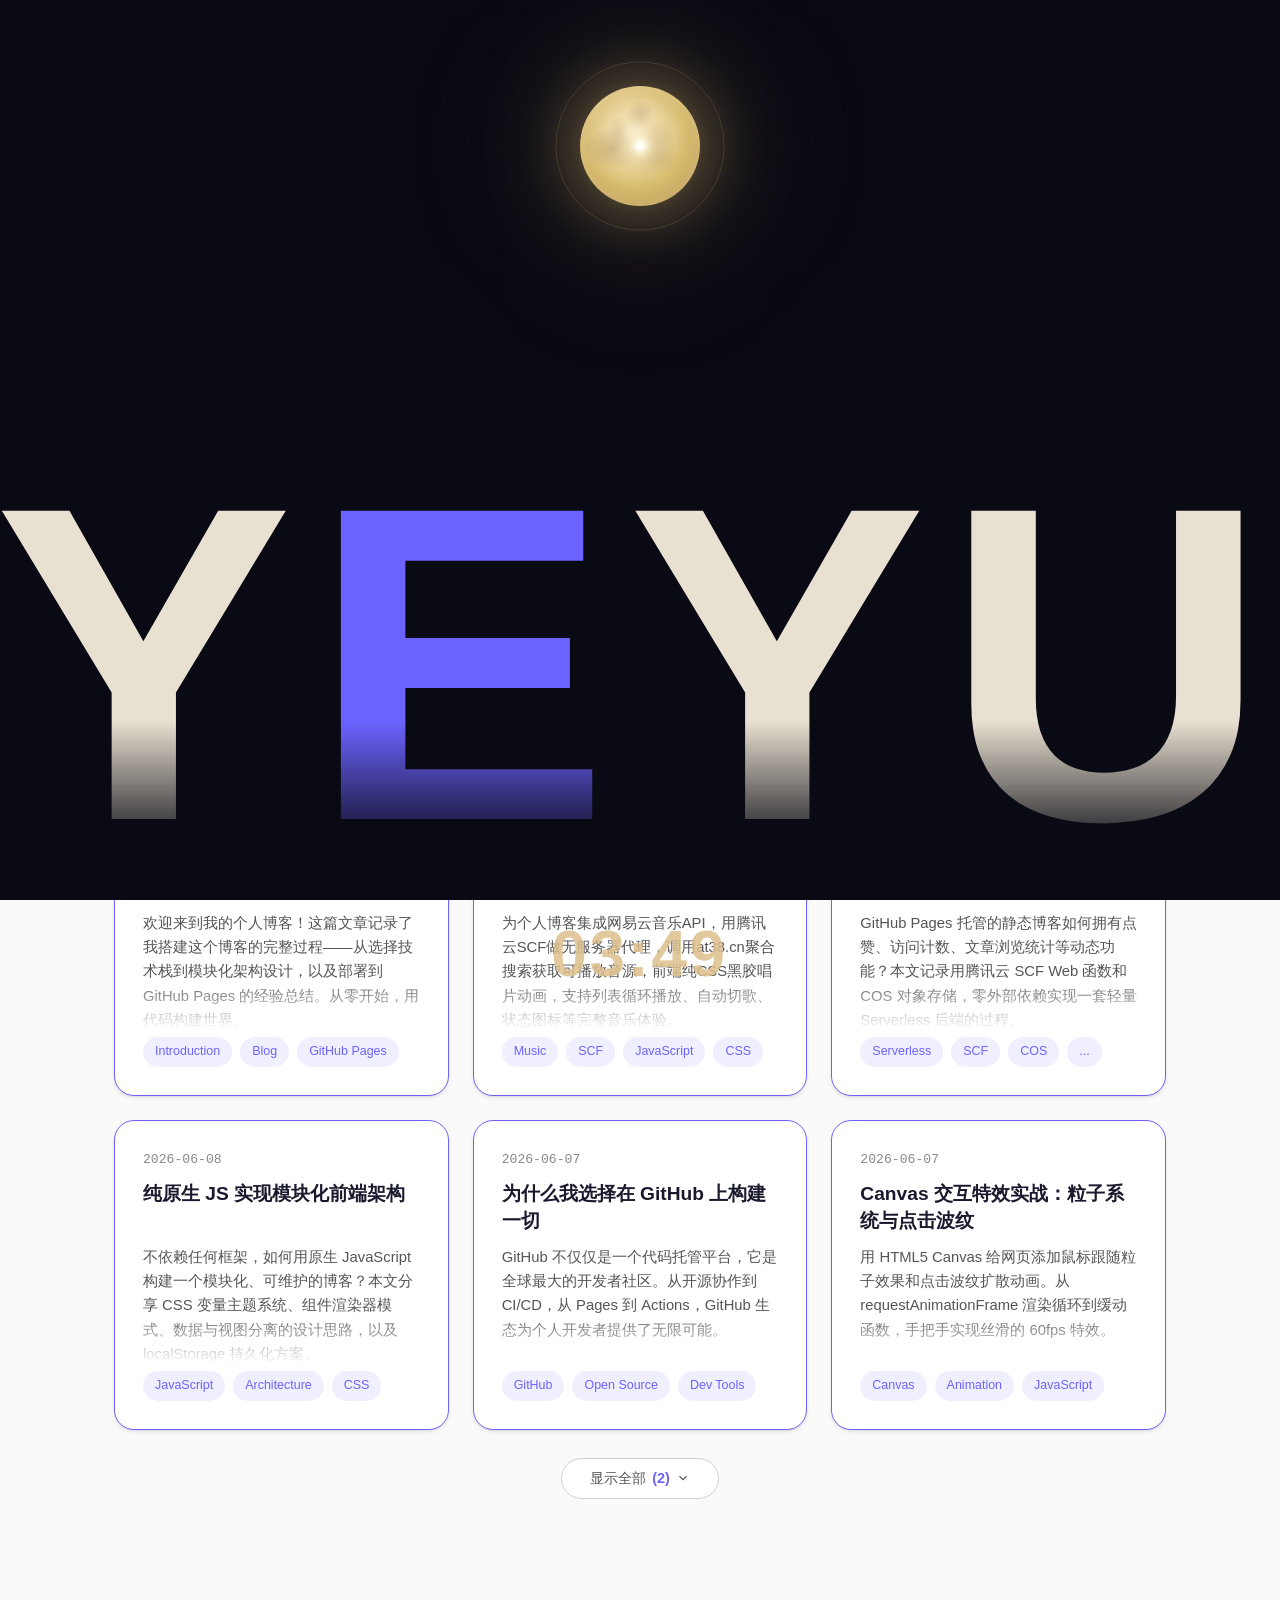
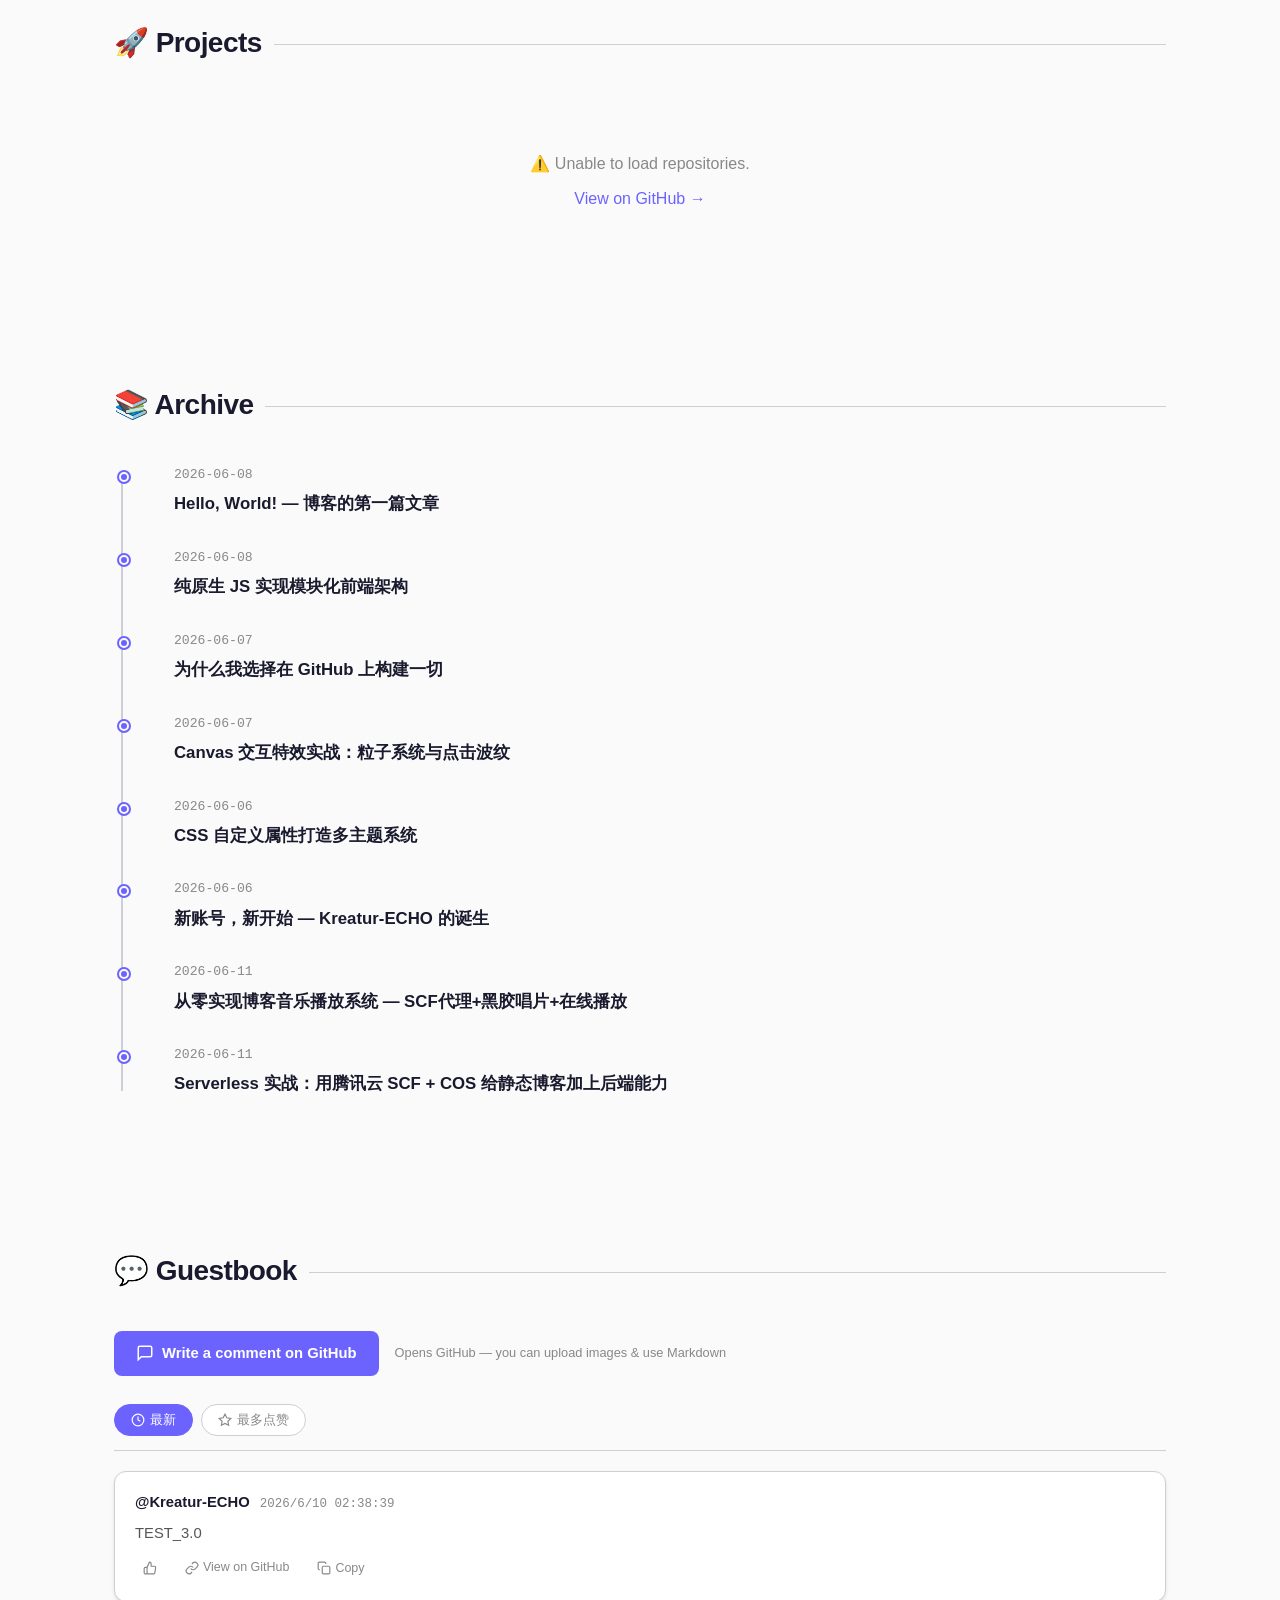
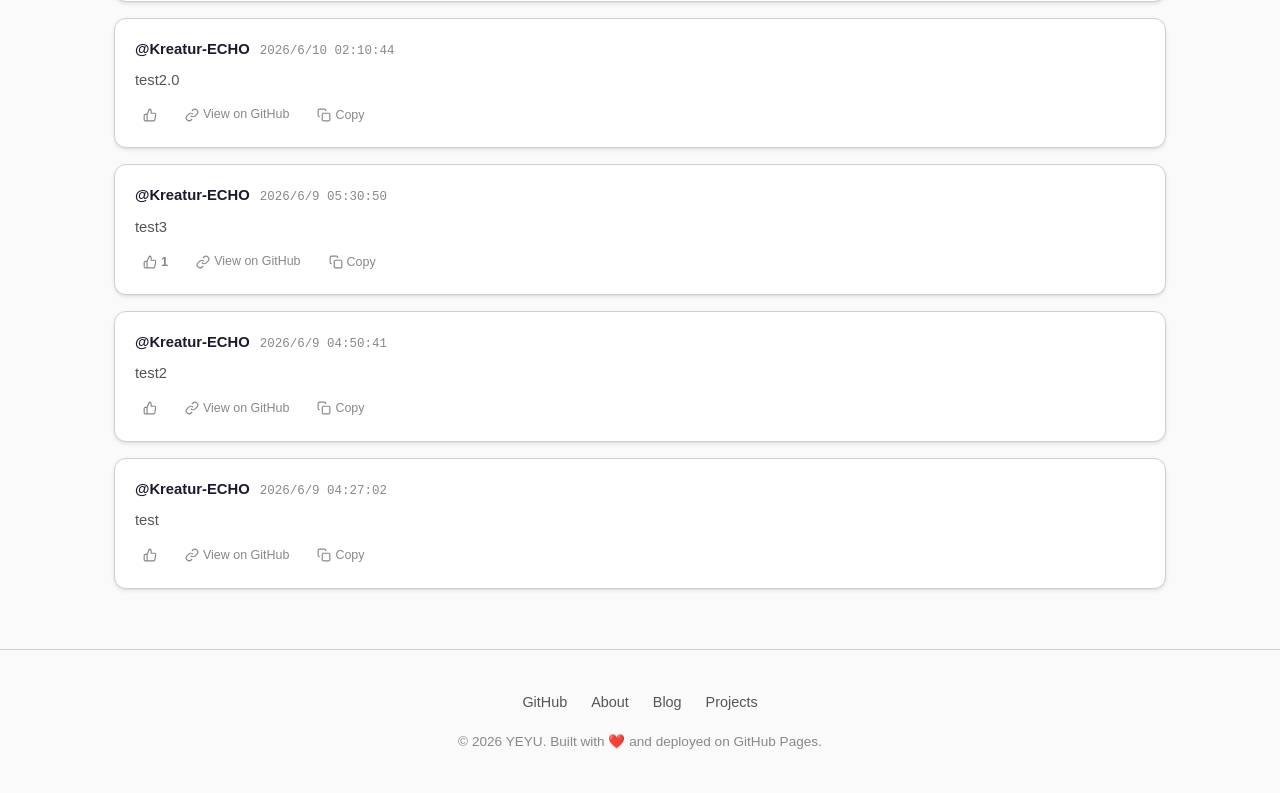
==== commit ed0e1b7b: "fix: 时钟移出moon-stage，独立定位+clockRise动画，bottom从-40px升至19vh" ====
--- a/index.html
+++ b/index.html
@@ -60,8 +60,8 @@
       <div class="intro-moon" id="introMoon">
         <div class="moon-texture"></div><div class="moon-texture"></div><div class="moon-bulb"></div>
       </div>
+    </div>
     <div class="moon-clock" id="introClock"></div>
-    </div>
   </div>
 
   <!-- ===== App Root ===== -->
--- a/css/style.css
+++ b/css/style.css
@@ -2209,16 +2209,24 @@
 .moon-clock {
   position: absolute;
   left: 50%; top: 100%;
-  transform: translate(-50%, 36px);
+  left: 50%; bottom: 0;
+  transform: translate(-50%, 0);
   font-family: -apple-system, BlinkMacSystemFont, 'Segoe UI', 'Noto Sans SC', 'PingFang SC', 'Microsoft YaHei', sans-serif;
   font-size: 4rem;
   font-weight: 800;
-  color: rgba(220, 190, 140, 0.7);
+  color: rgba(220, 190, 140, 0.85);
   letter-spacing: 0.04em;
   text-align: center;
   white-space: nowrap;
   pointer-events: none;
   user-select: none;
+  opacity: 0;
+  animation: clockRise 2.2s cubic-bezier(0.45, 0, 0.25, 1) forwards;
+}
+@keyframes clockRise {
+  from { opacity: 0; bottom: -40px; }
+  18%  { opacity: 0; }
+  to   { opacity: 1; bottom: 19vh; }
 }
 
 .moon-texture {
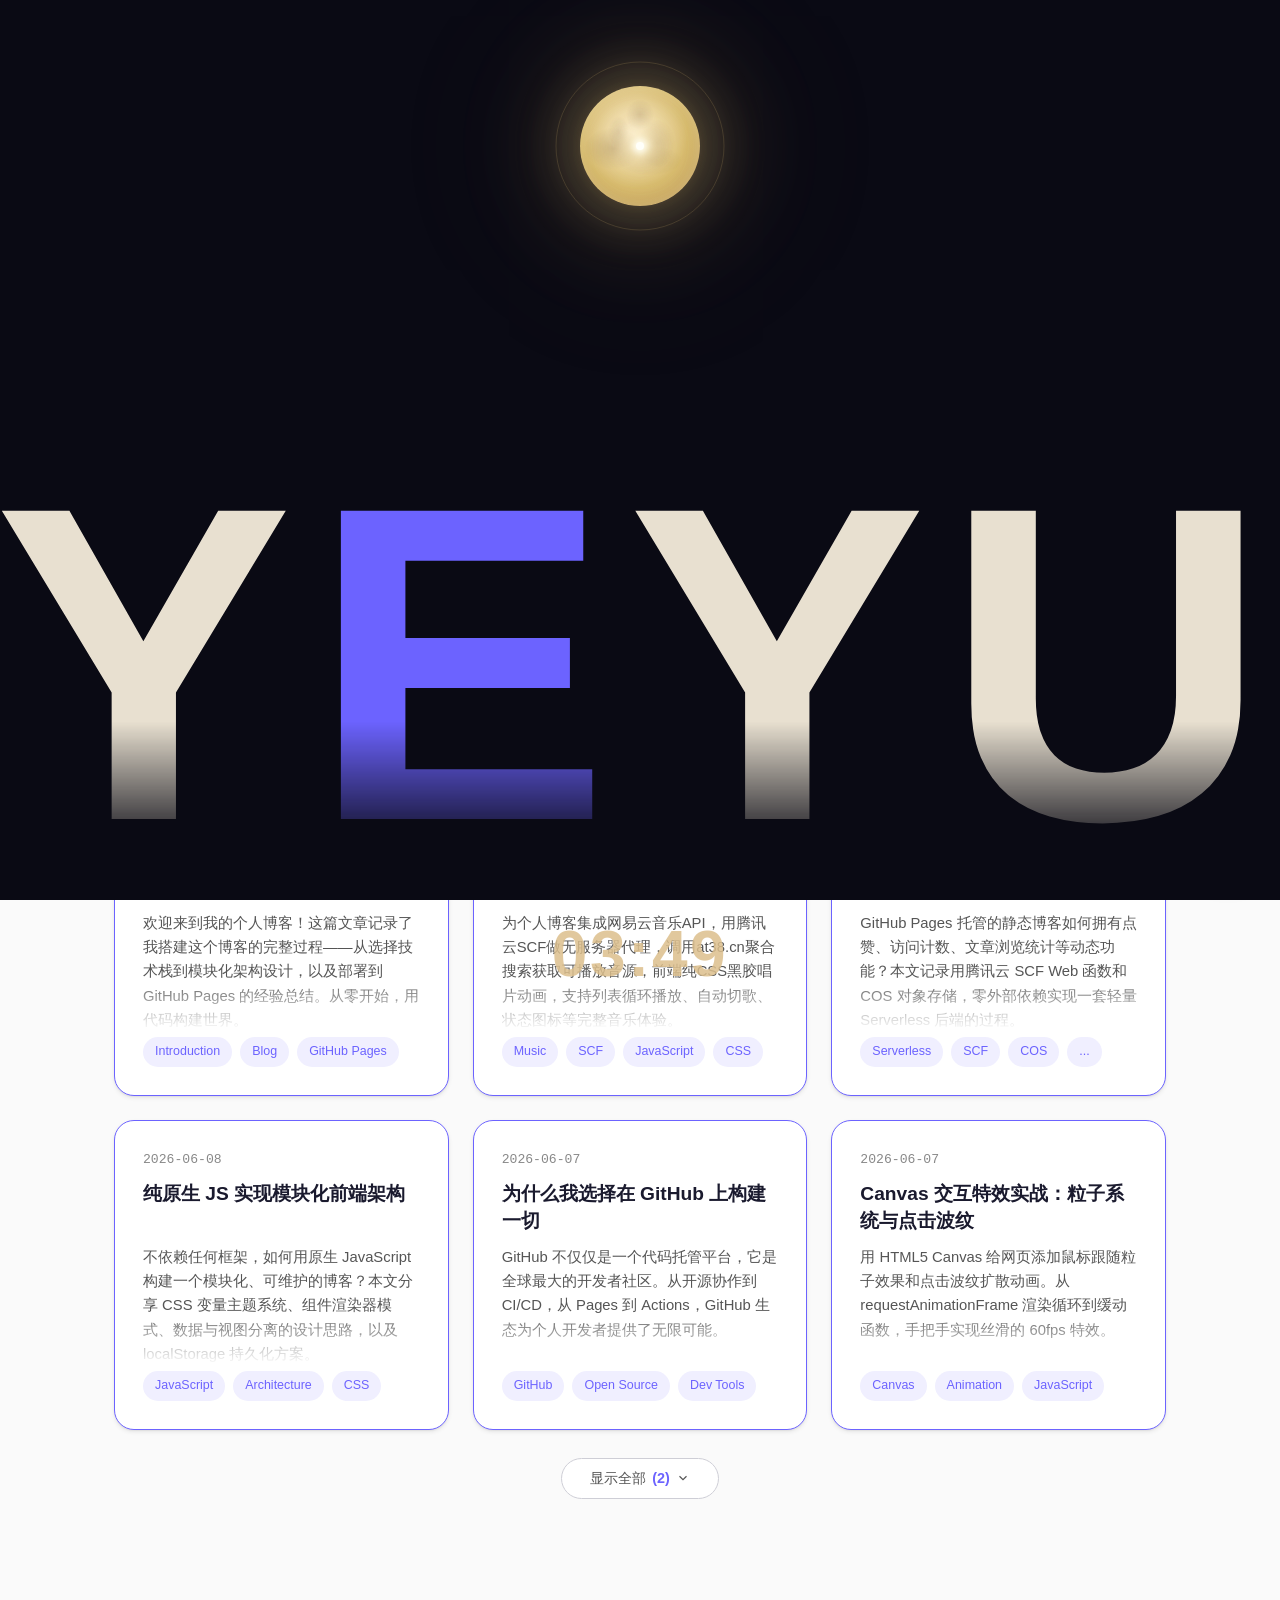
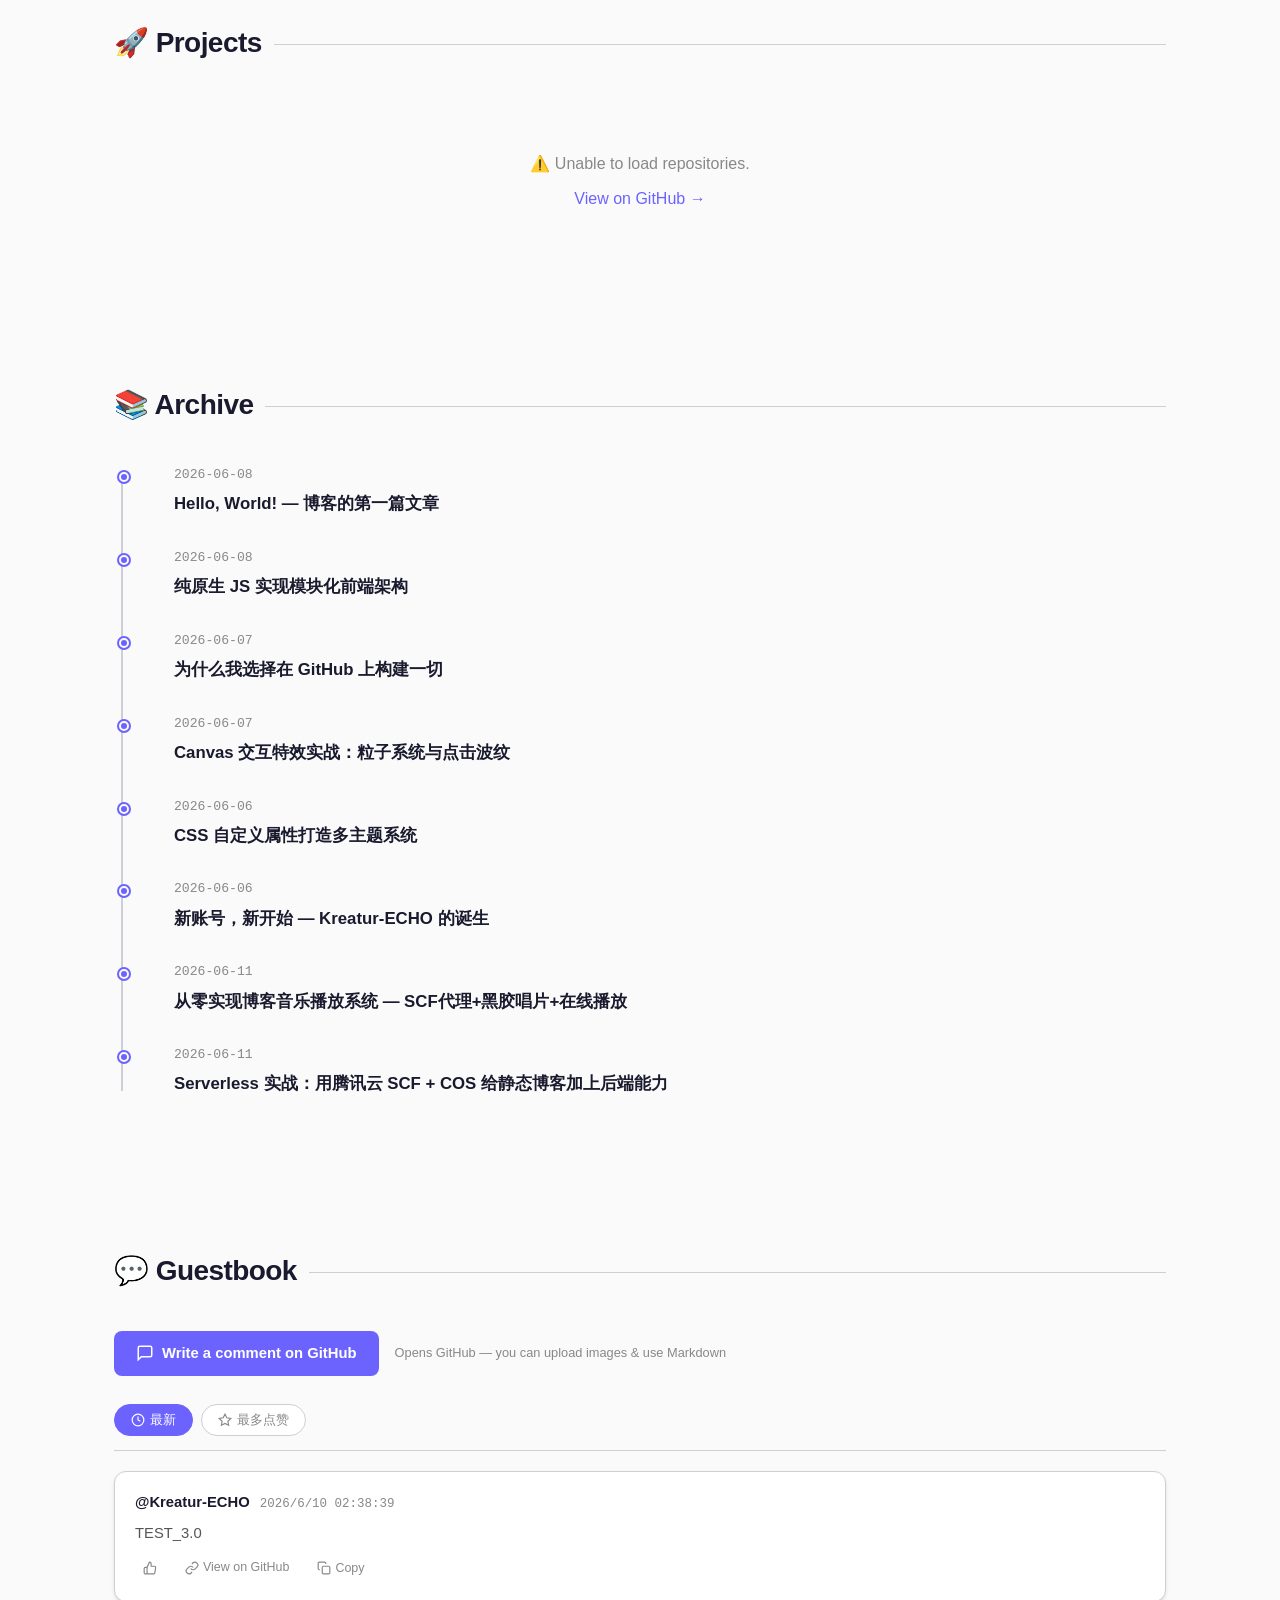
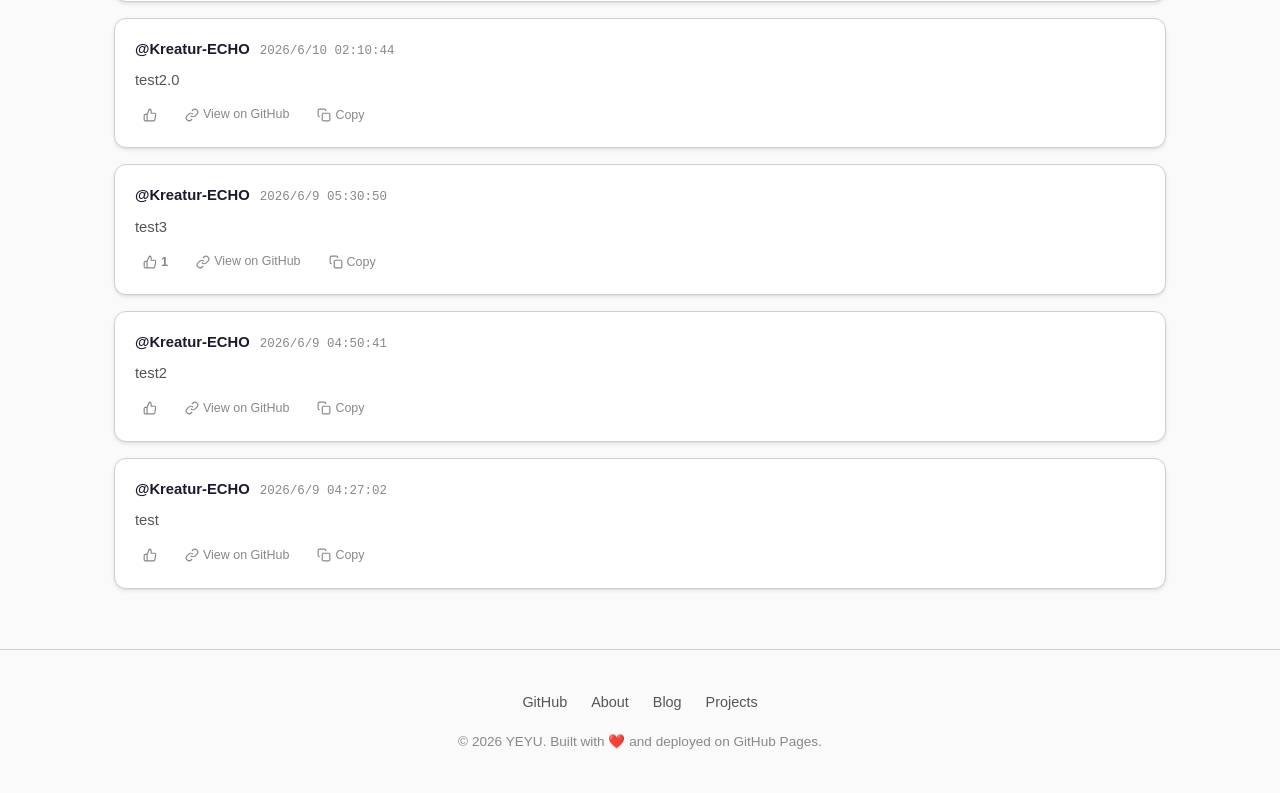
==== commit e544a25e: "fix: 补充金粉碎光生成 + 时钟 + stage id，CSS 淡出覆盖金粉" ====
--- a/index.html
+++ b/index.html
@@ -47,7 +47,7 @@
   <!-- themes.css: 颜色、字体、圆角等设计变量 -->
   <link rel="stylesheet" href="css/themes.css?v=6">
   <!-- style.css: 布局和组件样式 -->
-  <link rel="stylesheet" href="css/style.css?v=34">
+  <link rel="stylesheet" href="css/style.css?v=36">
   <!-- admin.css: 管理面板样式 -->
   <link rel="stylesheet" href="css/admin.css?v=6">
 </head>
@@ -56,10 +56,11 @@
   <!-- ===== 入场动画 ===== -->
   <div class="intro-overlay" id="introOverlay">
     <div class="logo-wrap"><div class="intro-logo">Y<span class="logo-accent">E</span>YU</div></div>
-    <div class="moon-stage">
+    <div class="moon-stage" id="introMoonStage">
       <div class="intro-moon" id="introMoon">
         <div class="moon-texture"></div><div class="moon-texture"></div><div class="moon-bulb"></div>
       </div>
+      <div id="introSparks"></div>
     </div>
     <div class="moon-clock" id="introClock"></div>
   </div>
@@ -81,6 +82,6 @@
   <script src="js/comments.js?v=13"></script>
   <script src="js/effects.js?v=10"></script>
   <script src="js/admin.js?v=7"></script>
-  <script src="js/main.js?v=45"></script>
+  <script src="js/main.js?v=46"></script>
 </body>
 </html>
--- a/css/style.css
+++ b/css/style.css
@@ -2146,6 +2146,7 @@
 .intro-overlay.dismissing .moon-stage::before,
 .intro-overlay.dismissing .moon-stage::after,
 .intro-overlay.dismissing .moon-clock,
+.intro-overlay.dismissing .intro-spark,
 .intro-overlay.dismissing .moon-texture,
 .intro-overlay.dismissing .moon-bulb {
   animation: gentleFade 2s ease-out forwards;
@@ -2221,12 +2222,12 @@
   pointer-events: none;
   user-select: none;
   opacity: 0;
-  animation: clockRise 2.2s cubic-bezier(0.45, 0, 0.25, 1) forwards;
+  animation: clockRise 2s cubic-bezier(0.45, 0, 0.25, 1) 0.4s forwards;
 }
 @keyframes clockRise {
   from { opacity: 0; bottom: -40px; }
   18%  { opacity: 0; }
-  to   { opacity: 1; bottom: 19vh; }
+  to   { opacity: 1; bottom: 52vh; }
 }
 
 .moon-texture {
@@ -2273,7 +2274,7 @@
   opacity: 0; pointer-events: none; z-index: 0;
   -webkit-mask-image: linear-gradient(to bottom, #000 0%, #000 65%, transparent 100%);
   mask-image: linear-gradient(to bottom, #000 0%, #000 65%, transparent 100%);
-  animation: logoRise 2.2s cubic-bezier(0.45, 0, 0.25, 1) forwards;
+  animation: logoRise 2.2s cubic-bezier(0.45, 0, 0.25, 1) 0.6s forwards;
 }
 @keyframes logoRise {
   from { bottom: -40px; opacity: 0; }
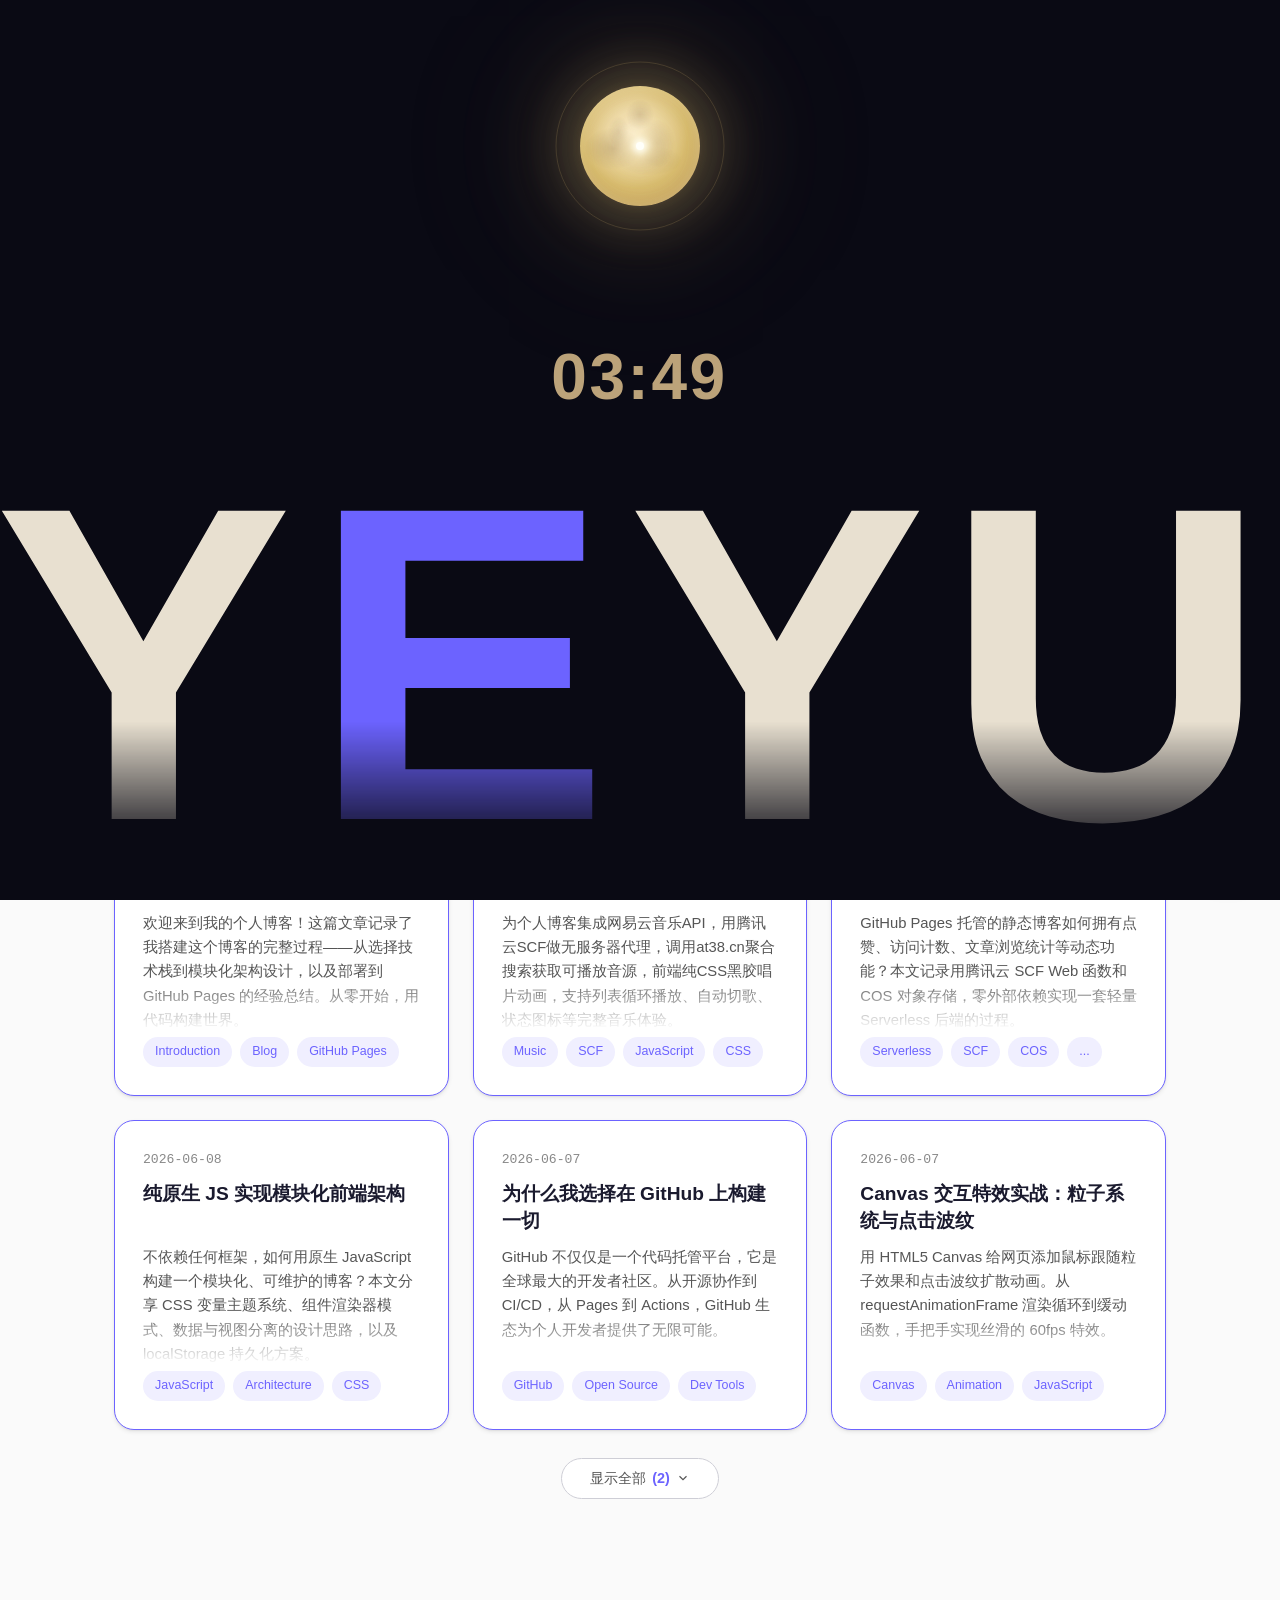
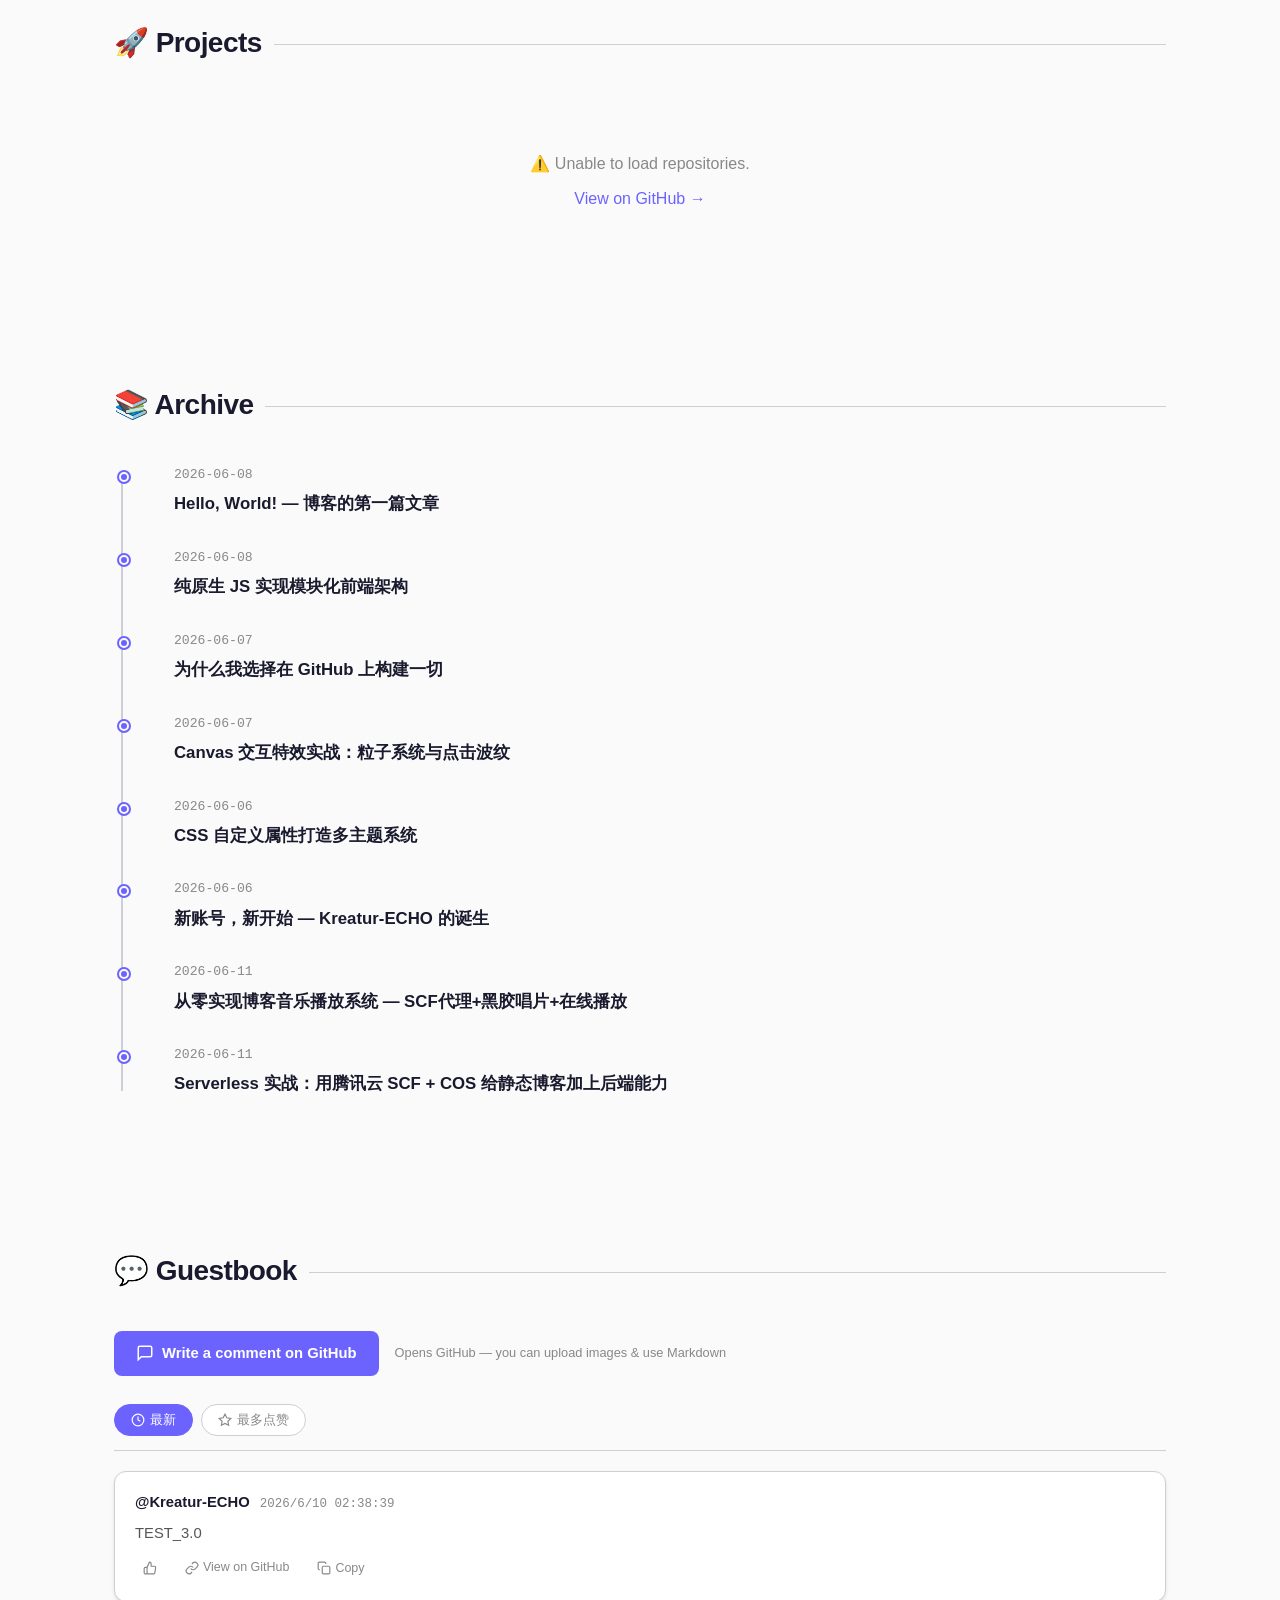
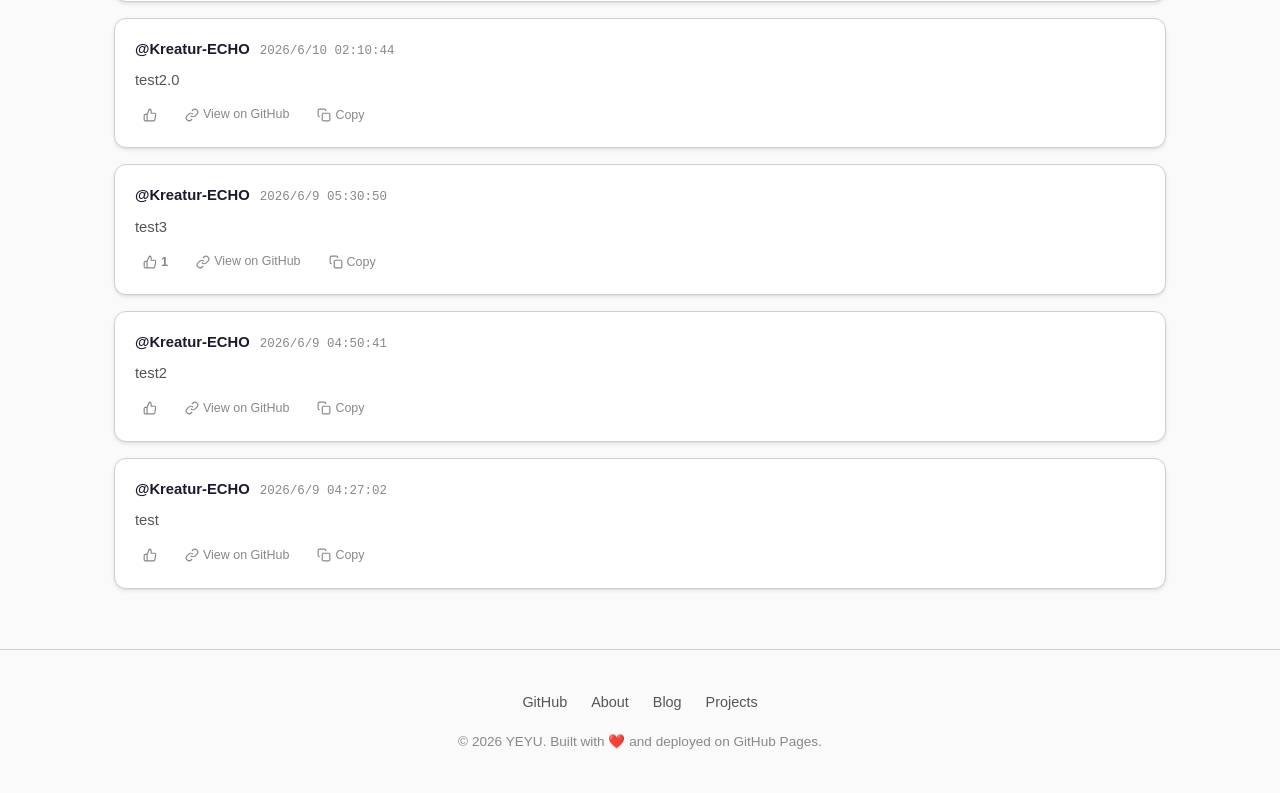
==== commit 2649b22c: "fix: 修复时钟双重定位冲突 — 移除top:100%污染bottom动画" ====
--- a/index.html
+++ b/index.html
@@ -47,7 +47,7 @@
   <!-- themes.css: 颜色、字体、圆角等设计变量 -->
   <link rel="stylesheet" href="css/themes.css?v=6">
   <!-- style.css: 布局和组件样式 -->
-  <link rel="stylesheet" href="css/style.css?v=36">
+  <link rel="stylesheet" href="css/style.css?v=37">
   <!-- admin.css: 管理面板样式 -->
   <link rel="stylesheet" href="css/admin.css?v=6">
 </head>
--- a/css/style.css
+++ b/css/style.css
@@ -2209,9 +2209,8 @@
 /* 月亮下方时钟 */
 .moon-clock {
   position: absolute;
-  left: 50%; top: 100%;
-  left: 50%; bottom: 0;
-  transform: translate(-50%, 0);
+  left: 50%;
+  transform: translateX(-50%);
   font-family: -apple-system, BlinkMacSystemFont, 'Segoe UI', 'Noto Sans SC', 'PingFang SC', 'Microsoft YaHei', sans-serif;
   font-size: 4rem;
   font-weight: 800;
@@ -2222,7 +2221,7 @@
   pointer-events: none;
   user-select: none;
   opacity: 0;
-  animation: clockRise 2s cubic-bezier(0.45, 0, 0.25, 1) 0.4s forwards;
+  animation: clockRise 2.2s cubic-bezier(0.45, 0, 0.25, 1) 0.4s forwards;
 }
 @keyframes clockRise {
   from { opacity: 0; bottom: -40px; }
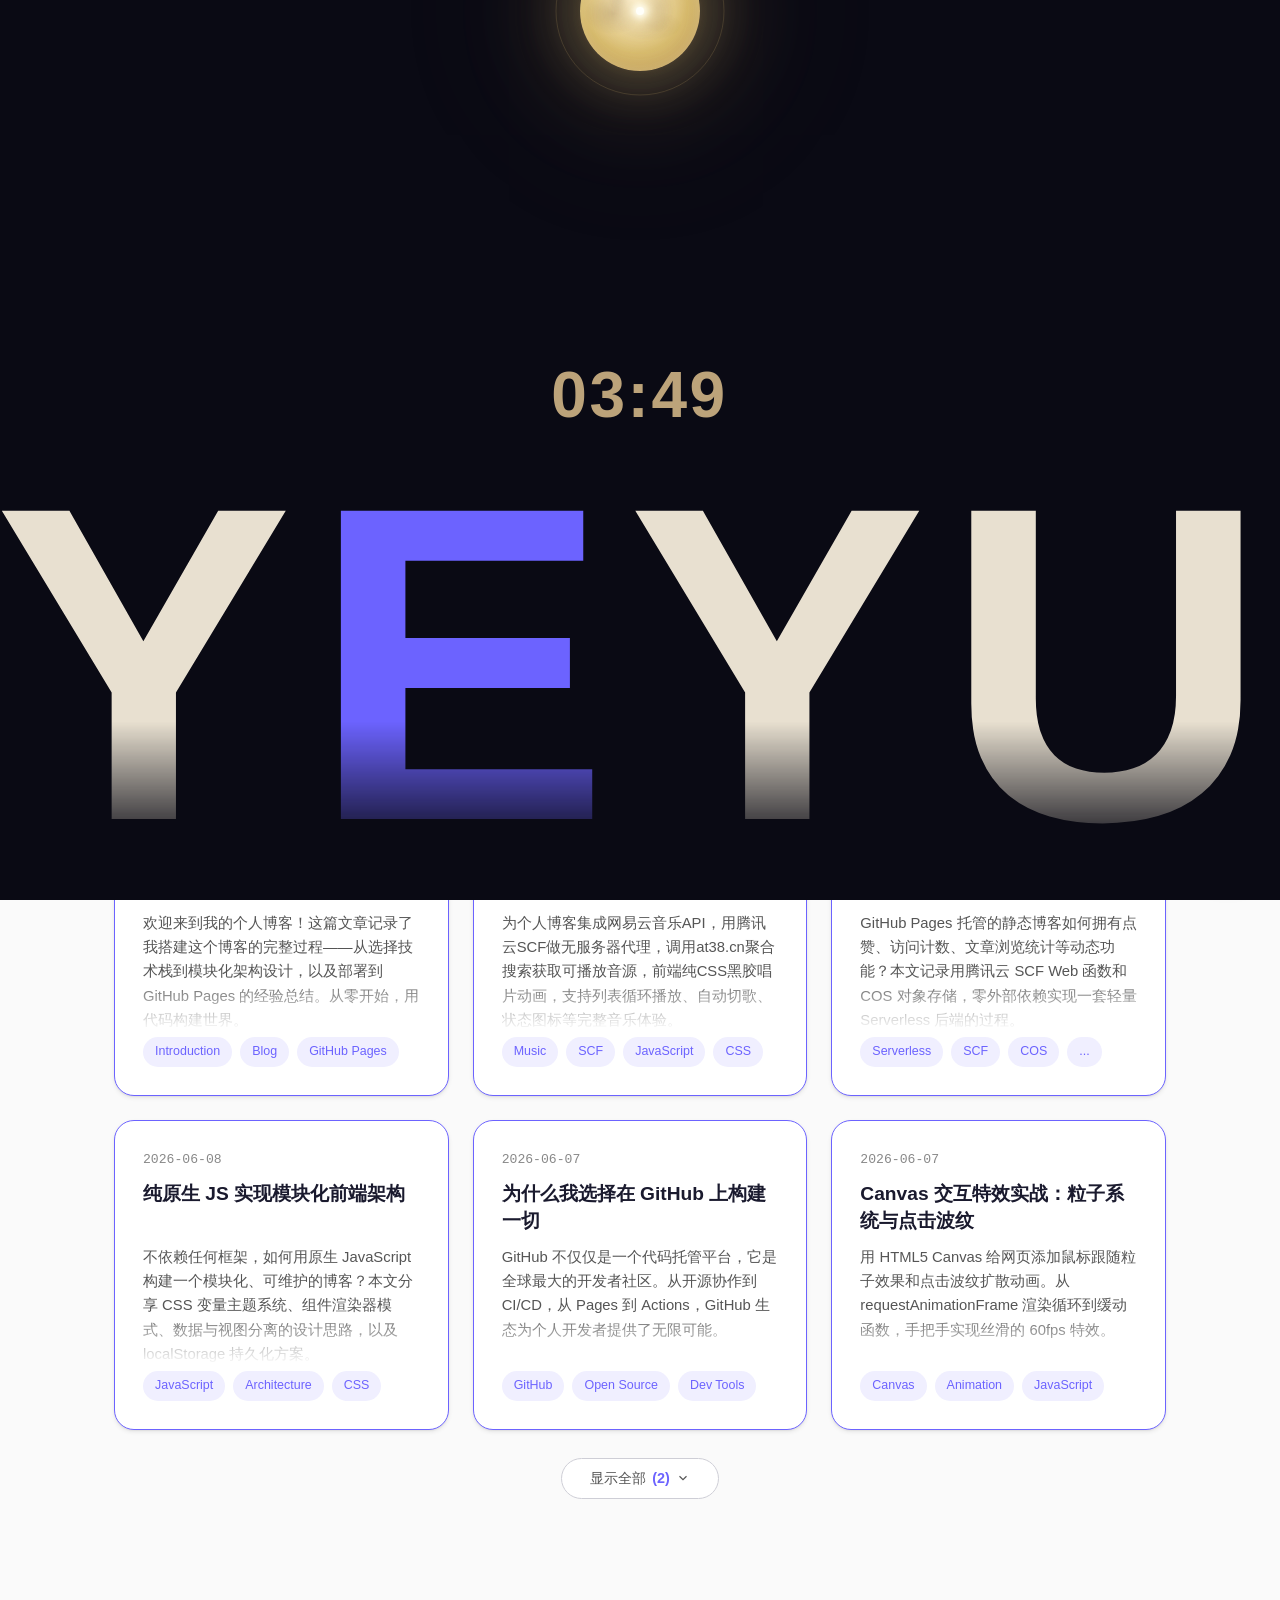
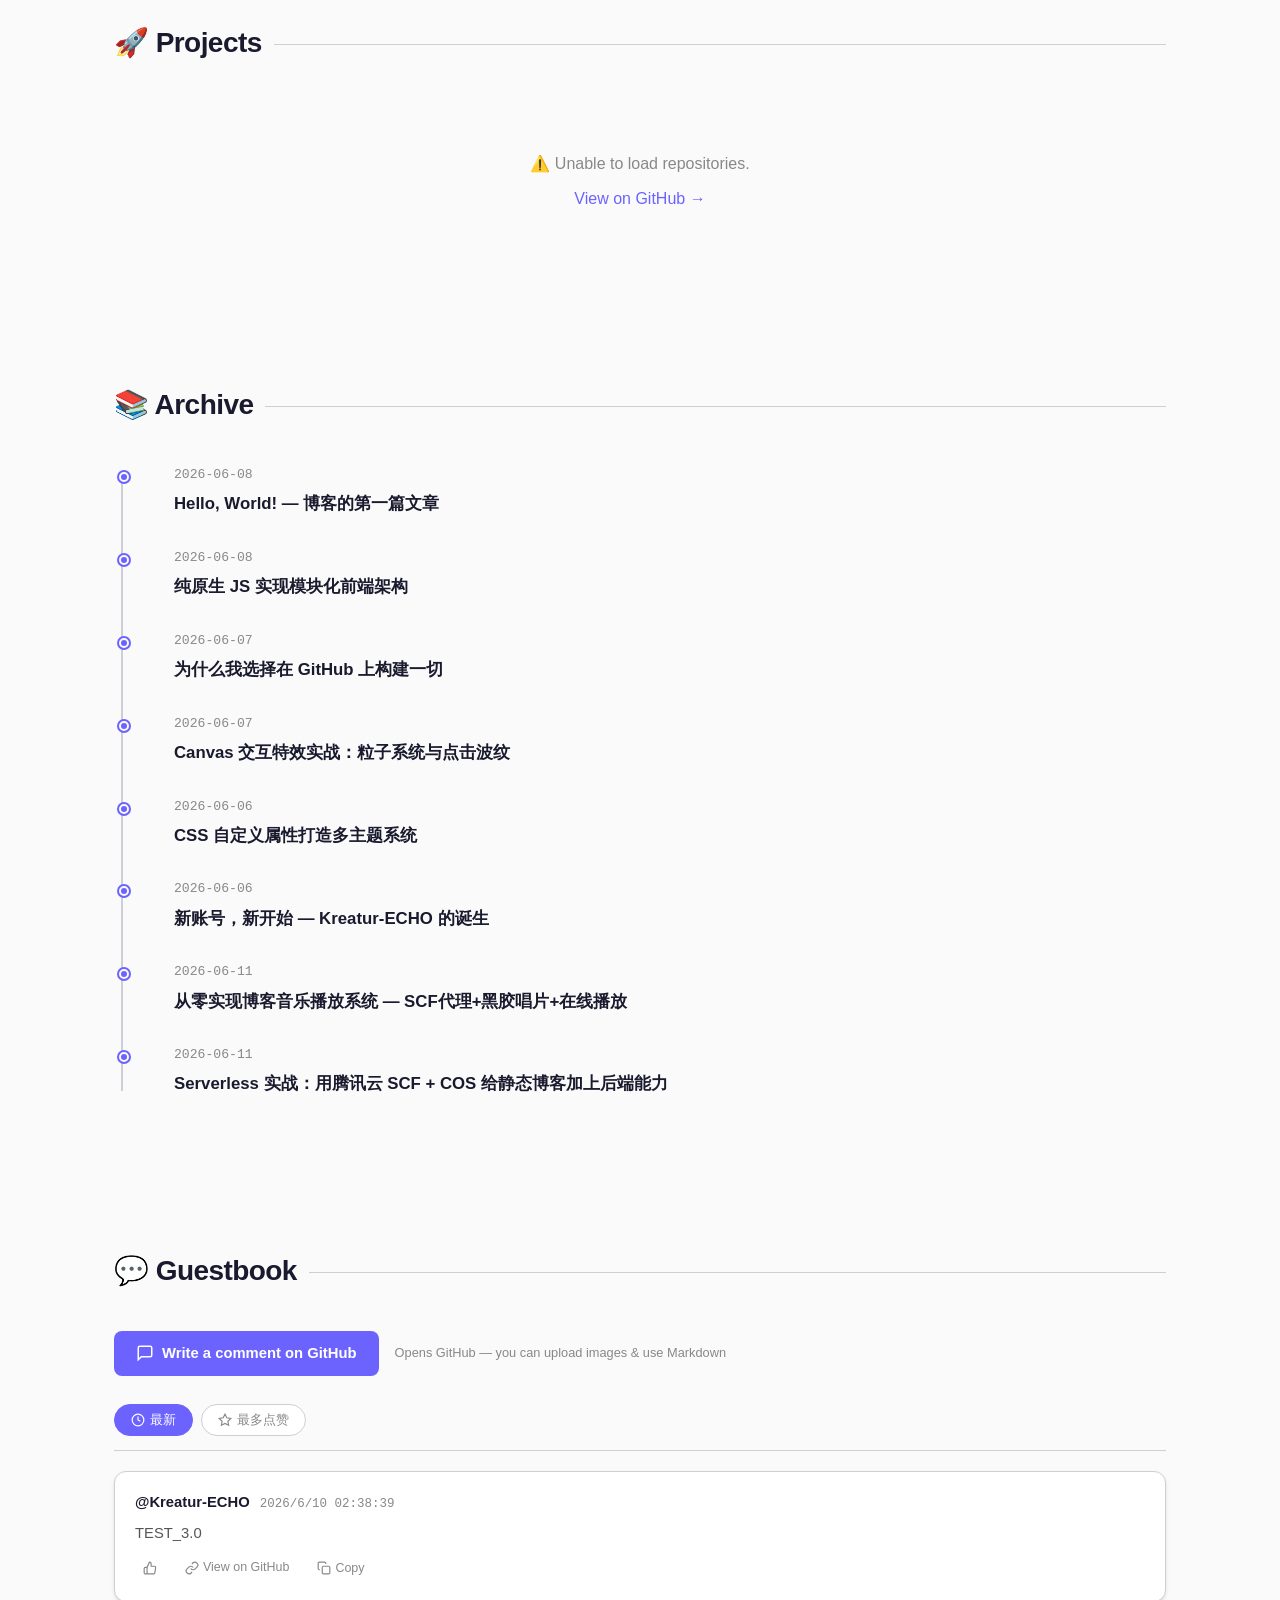
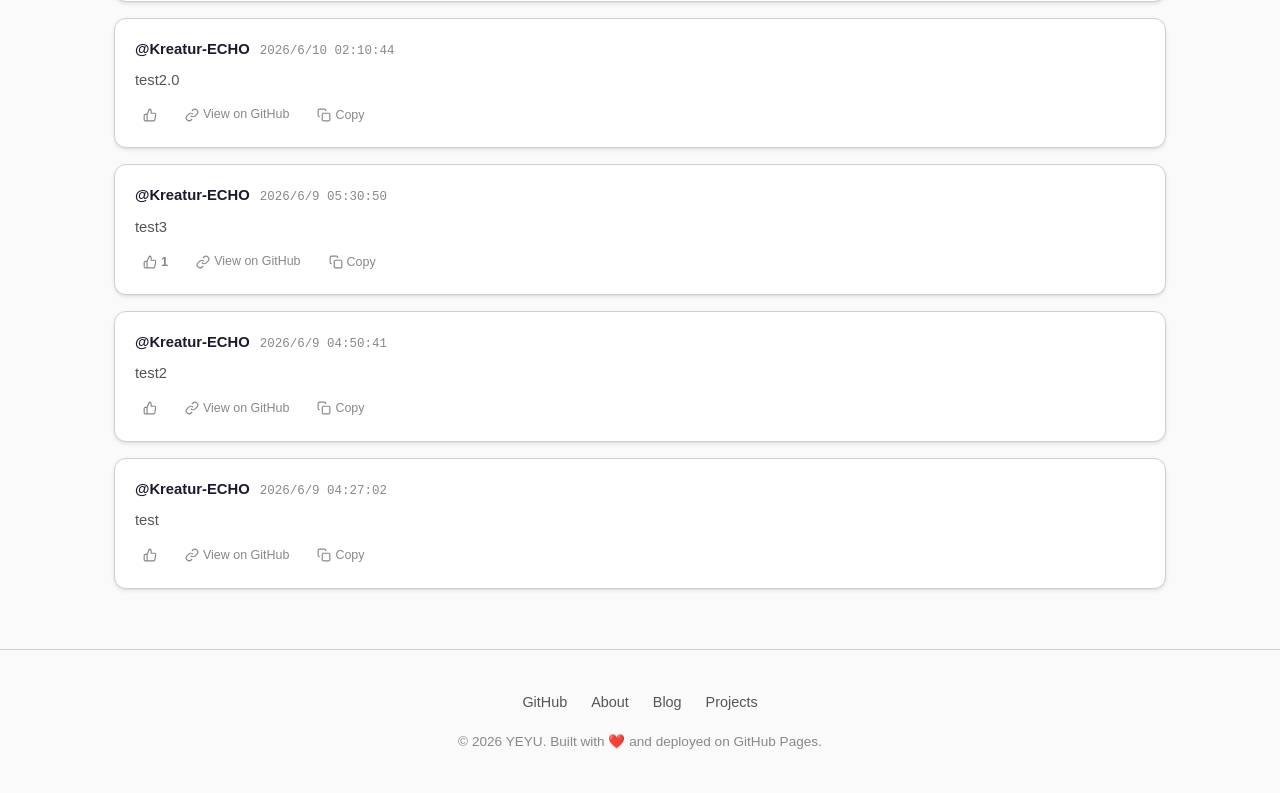
==== commit 249f1600: "fix: 月亮对齐头像圆心 — 头像 top:120px+center:60px=180px → 月心 bottom:91vh+70px=178px" ====
--- a/index.html
+++ b/index.html
@@ -47,7 +47,7 @@
   <!-- themes.css: 颜色、字体、圆角等设计变量 -->
   <link rel="stylesheet" href="css/themes.css?v=6">
   <!-- style.css: 布局和组件样式 -->
-  <link rel="stylesheet" href="css/style.css?v=37">
+  <link rel="stylesheet" href="css/style.css?v=38">
   <!-- admin.css: 管理面板样式 -->
   <link rel="stylesheet" href="css/admin.css?v=6">
 </head>
--- a/css/style.css
+++ b/css/style.css
@@ -2167,7 +2167,7 @@
 @keyframes moonRise {
   from { bottom: -160px; opacity: 0; }
   18%  { opacity: 0; }
-  to   { bottom: 76vh; opacity: 1; }
+  to   { bottom: 91vh; opacity: 1; }
 }
 
 .intro-moon {
@@ -2226,7 +2226,7 @@
 @keyframes clockRise {
   from { opacity: 0; bottom: -40px; }
   18%  { opacity: 0; }
-  to   { opacity: 1; bottom: 52vh; }
+  to   { opacity: 1; bottom: 50vh; }
 }
 
 .moon-texture {
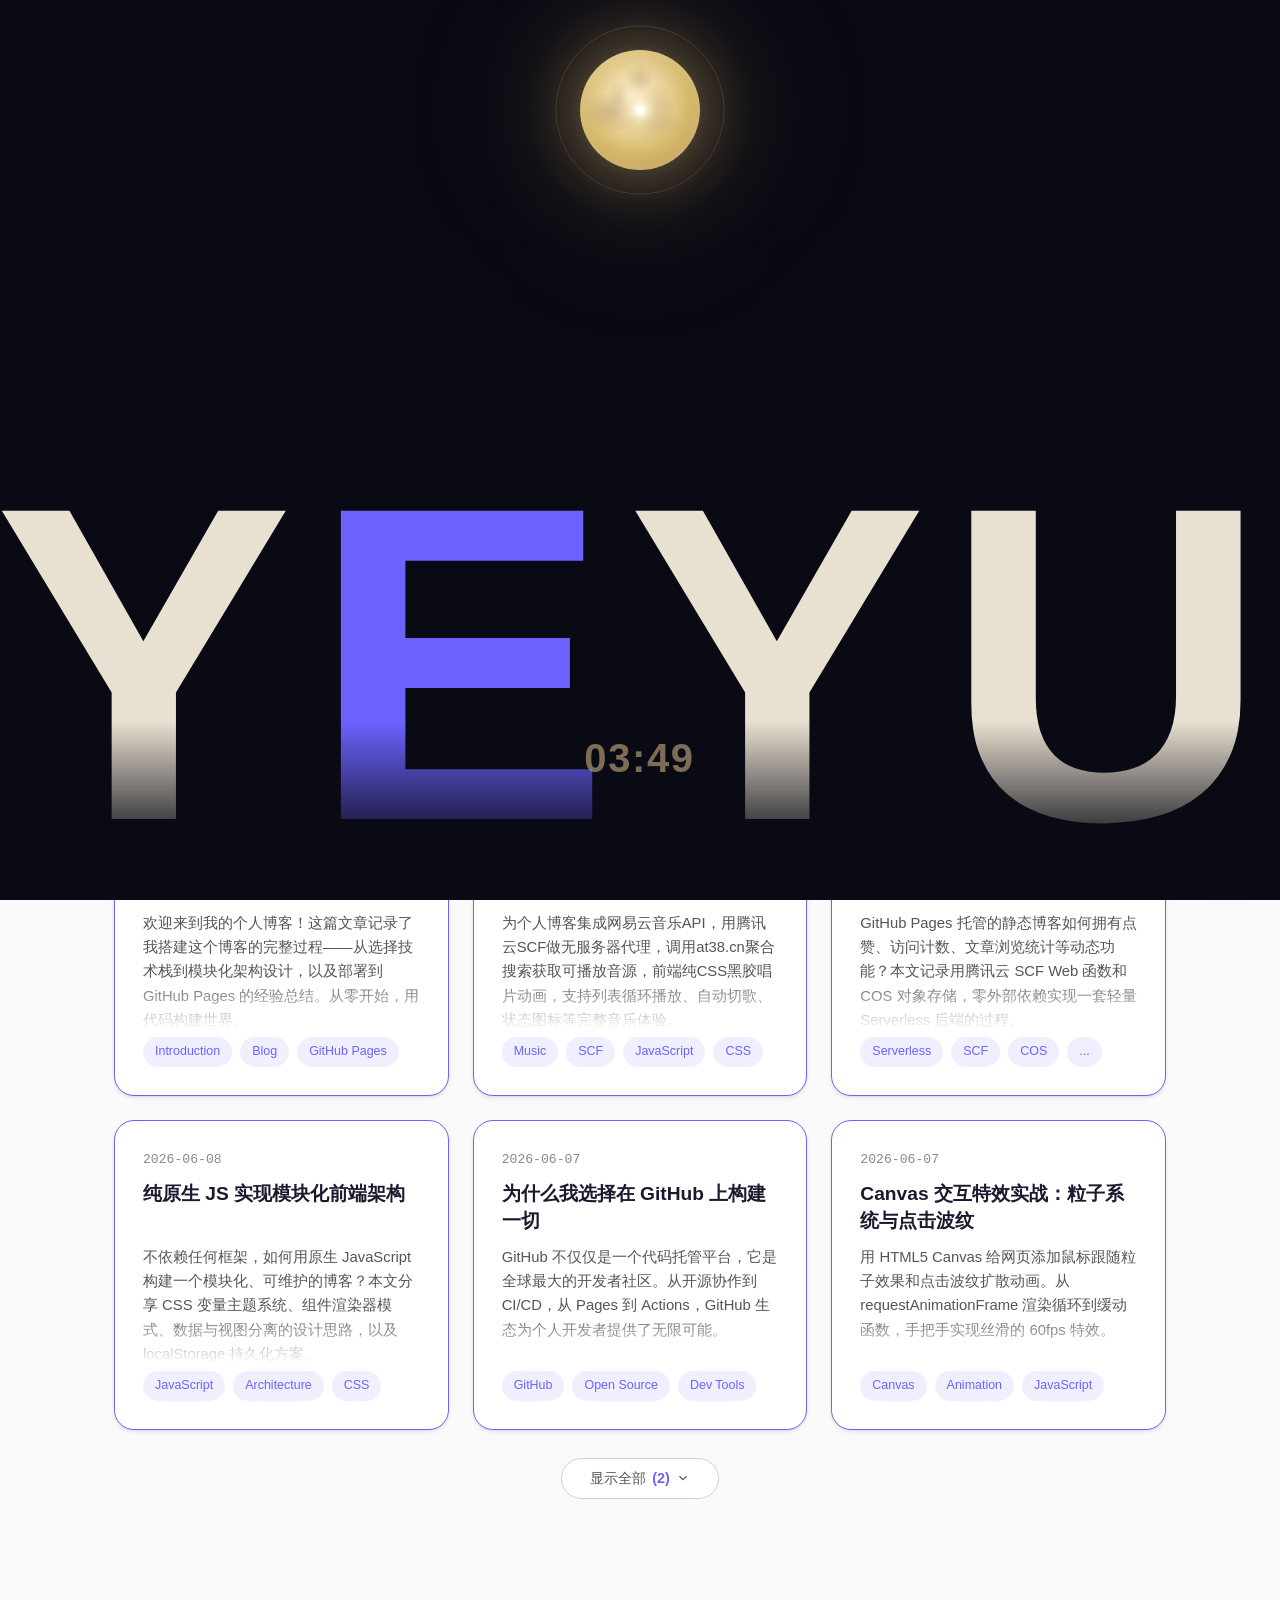
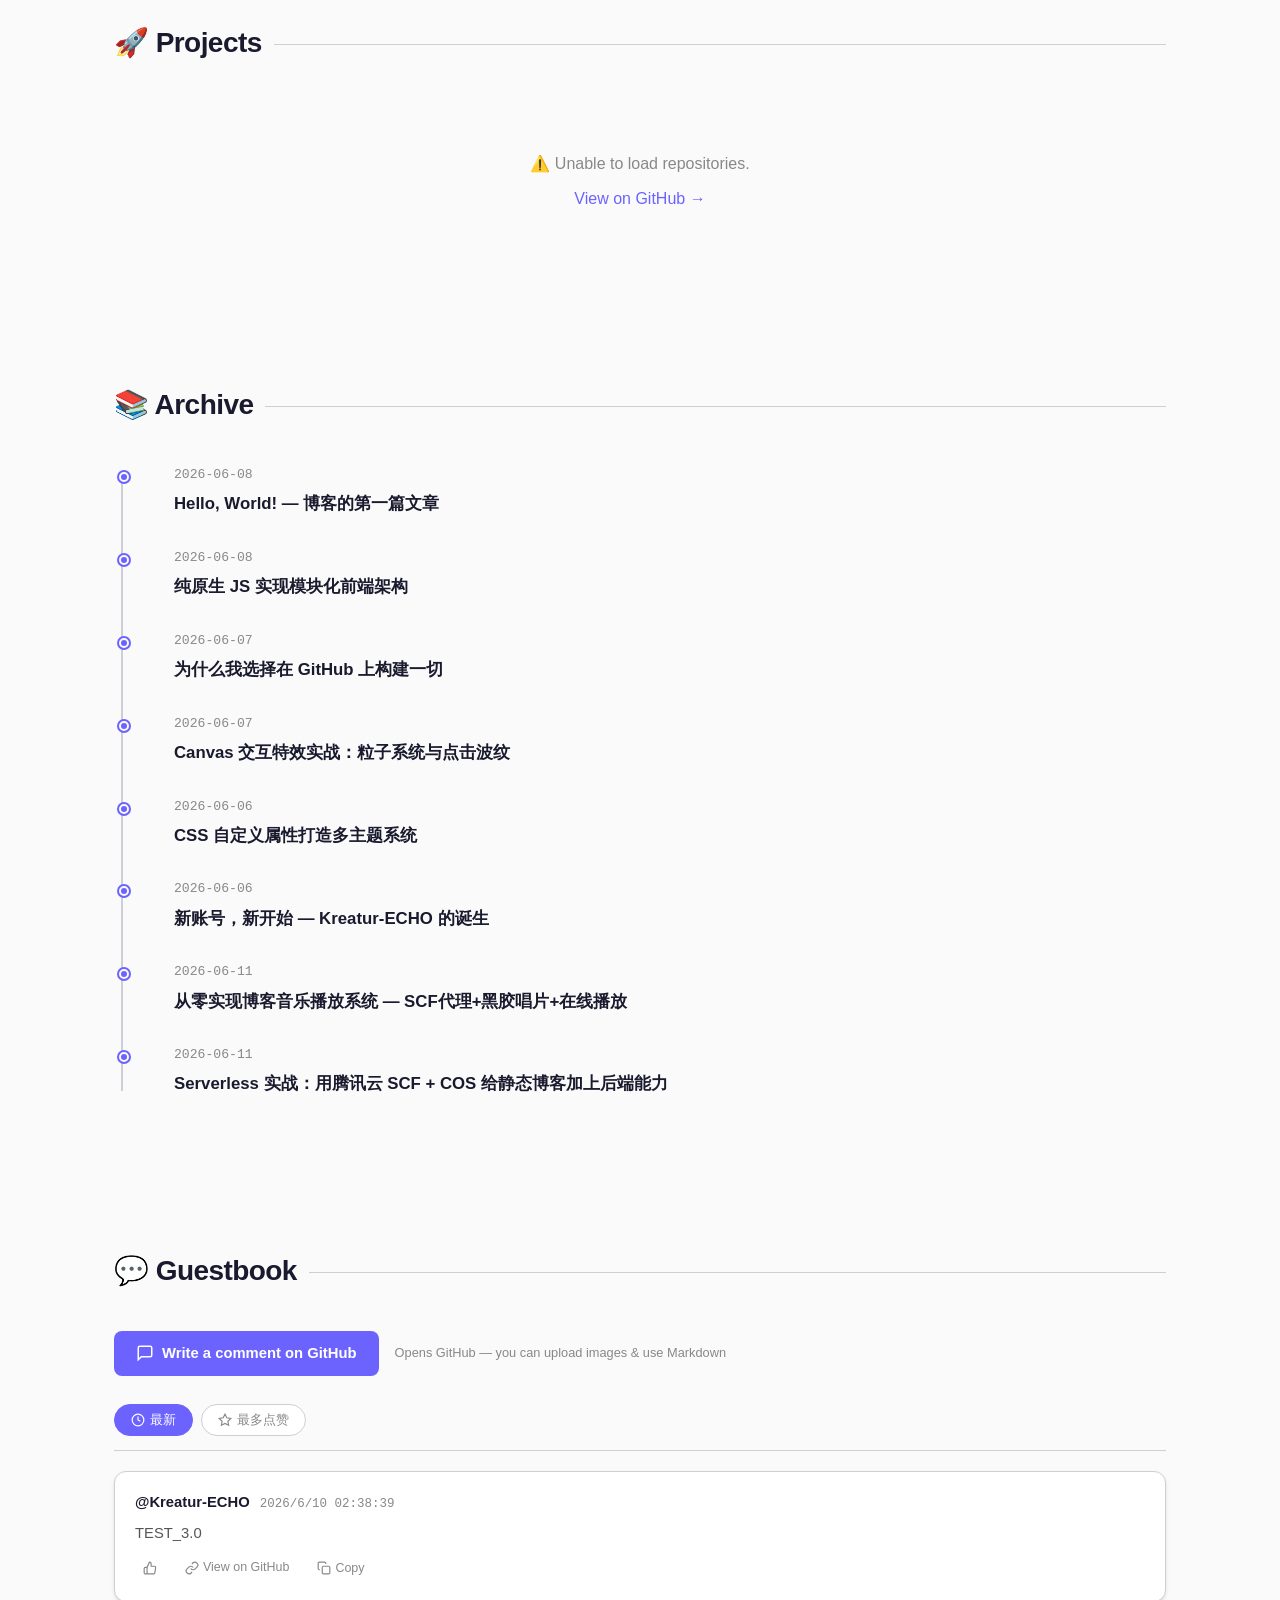
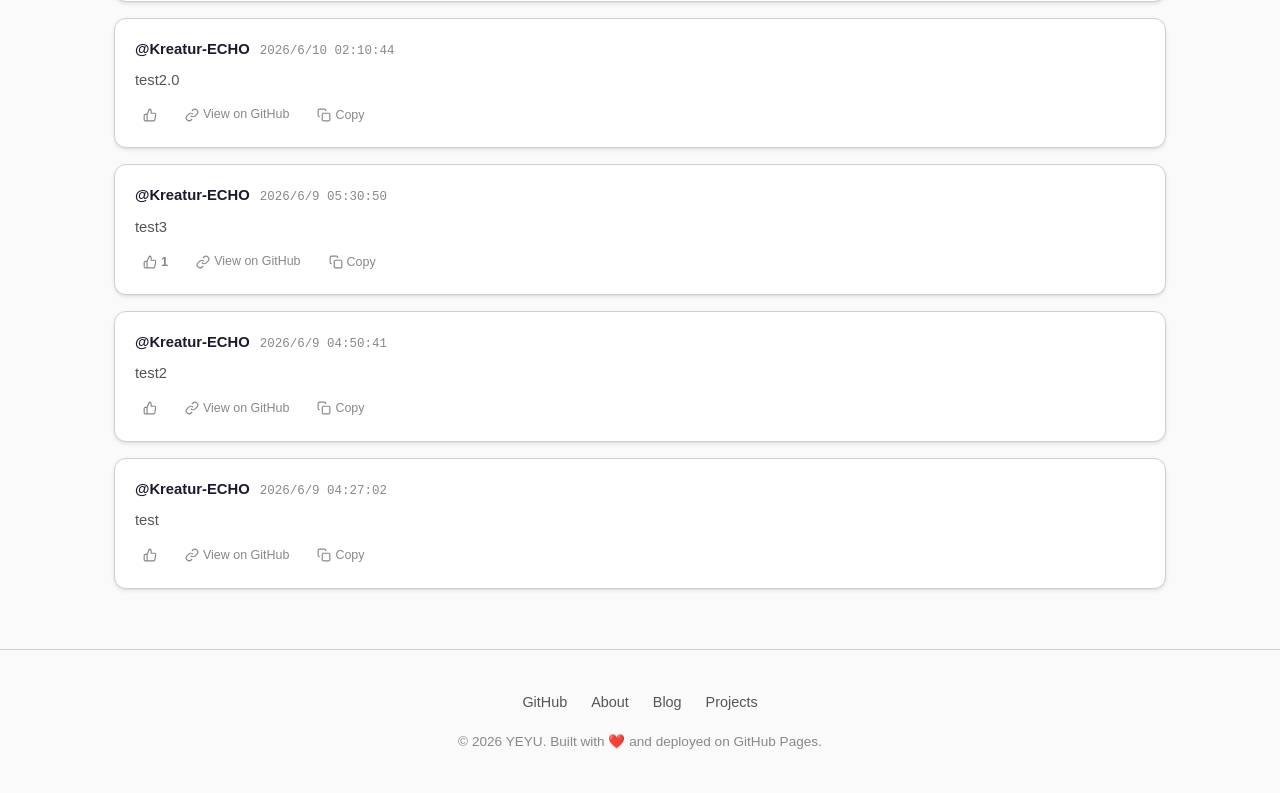
==== commit b55f9f45: "fix: 月亮下调至80vh(头像位) + 时钟大跌至12vh(YEYU上方)" ====
--- a/index.html
+++ b/index.html
@@ -47,7 +47,7 @@
   <!-- themes.css: 颜色、字体、圆角等设计变量 -->
   <link rel="stylesheet" href="css/themes.css?v=6">
   <!-- style.css: 布局和组件样式 -->
-  <link rel="stylesheet" href="css/style.css?v=38">
+  <link rel="stylesheet" href="css/style.css?v=39">
   <!-- admin.css: 管理面板样式 -->
   <link rel="stylesheet" href="css/admin.css?v=6">
 </head>
@@ -60,7 +60,12 @@
       <div class="intro-moon" id="introMoon">
         <div class="moon-texture"></div><div class="moon-texture"></div><div class="moon-bulb"></div>
       </div>
-      <div id="introSparks"></div>
+      <div id="introSparks">
+        <span class="intro-spark" style="width:8px;height:8px;top:calc(50% + 30px);left:calc(50% + 60px);animation-duration:4s;animation-delay:0s;"></span>
+        <span class="intro-spark" style="width:5px;height:5px;top:calc(50% - 10px);left:calc(50% - 50px);animation-duration:7s;animation-delay:1s;"></span>
+        <span class="intro-spark" style="width:10px;height:10px;top:calc(50% + 50px);left:calc(50% + 10px);animation-duration:5s;animation-delay:2s;"></span>
+        <span class="intro-spark" style="width:6px;height:6px;top:calc(50% - 40px);left:calc(50% - 30px);animation-duration:6s;animation-delay:0.5s;"></span>
+      </div>
     </div>
     <div class="moon-clock" id="introClock"></div>
   </div>
--- a/css/style.css
+++ b/css/style.css
@@ -2167,7 +2167,7 @@
 @keyframes moonRise {
   from { bottom: -160px; opacity: 0; }
   18%  { opacity: 0; }
-  to   { bottom: 91vh; opacity: 1; }
+  to   { bottom: 80vh; opacity: 1; }
 }
 
 .intro-moon {
@@ -2212,9 +2212,9 @@
   left: 50%;
   transform: translateX(-50%);
   font-family: -apple-system, BlinkMacSystemFont, 'Segoe UI', 'Noto Sans SC', 'PingFang SC', 'Microsoft YaHei', sans-serif;
-  font-size: 4rem;
-  font-weight: 800;
-  color: rgba(220, 190, 140, 0.85);
+  font-size: 2.5rem;
+  font-weight: 600;
+  color: rgba(220, 190, 140, 0.55);
   letter-spacing: 0.04em;
   text-align: center;
   white-space: nowrap;
@@ -2226,7 +2226,7 @@
 @keyframes clockRise {
   from { opacity: 0; bottom: -40px; }
   18%  { opacity: 0; }
-  to   { opacity: 1; bottom: 50vh; }
+  to   { opacity: 1; bottom: 12vh; }
 }
 
 .moon-texture {
@@ -2290,15 +2290,16 @@
 
 .intro-spark {
   position: absolute;
-  border-radius: 50%; background: #f0d78c;
+  border-radius: 50%; background: #ffeaa7;
   opacity: 0; pointer-events: none;
-  box-shadow: 0 0 3px 1px rgba(240,215,140,0.5);
+  box-shadow: 0 0 6px 3px rgba(255,216,100,0.9);
   animation: sparkRise 6s ease-in-out infinite;
+  z-index: 5;
 }
 @keyframes sparkRise {
   0%   { opacity: 0;   transform: translate(0, 20px) scale(0.3); }
-  15%  { opacity: 0.7; transform: translate(0, 10px) scale(0.8); }
-  25%  { opacity: 0.5; transform: translate(0, 0) scale(1); }
-  50%  { opacity: 0.2; transform: translate(0, -30px) scale(0.7); }
+  15%  { opacity: 0.9; transform: translate(0, 10px) scale(1); }
+  25%  { opacity: 0.7; transform: translate(0, 0) scale(1); }
+  50%  { opacity: 0.35; transform: translate(0, -30px) scale(0.7); }
   100% { opacity: 0;   transform: translate(0, -60px) scale(0.2); }
 }
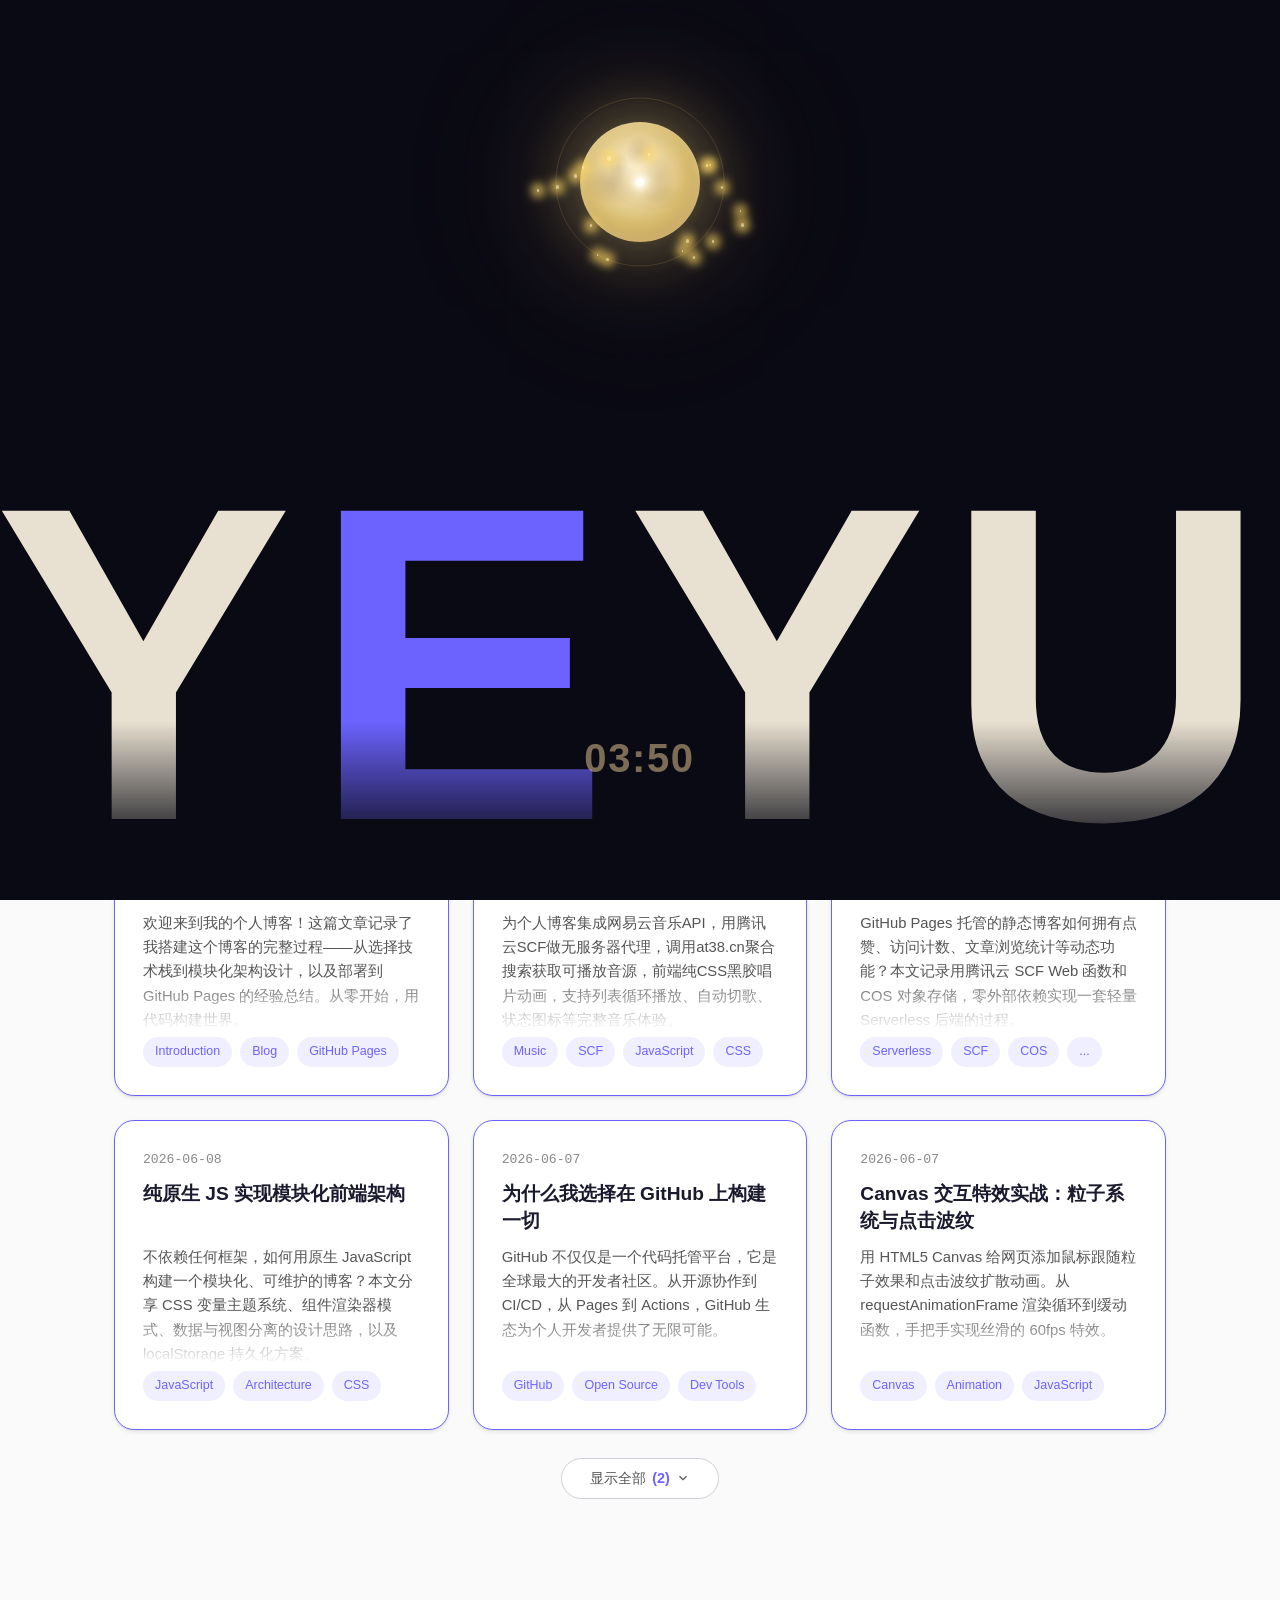
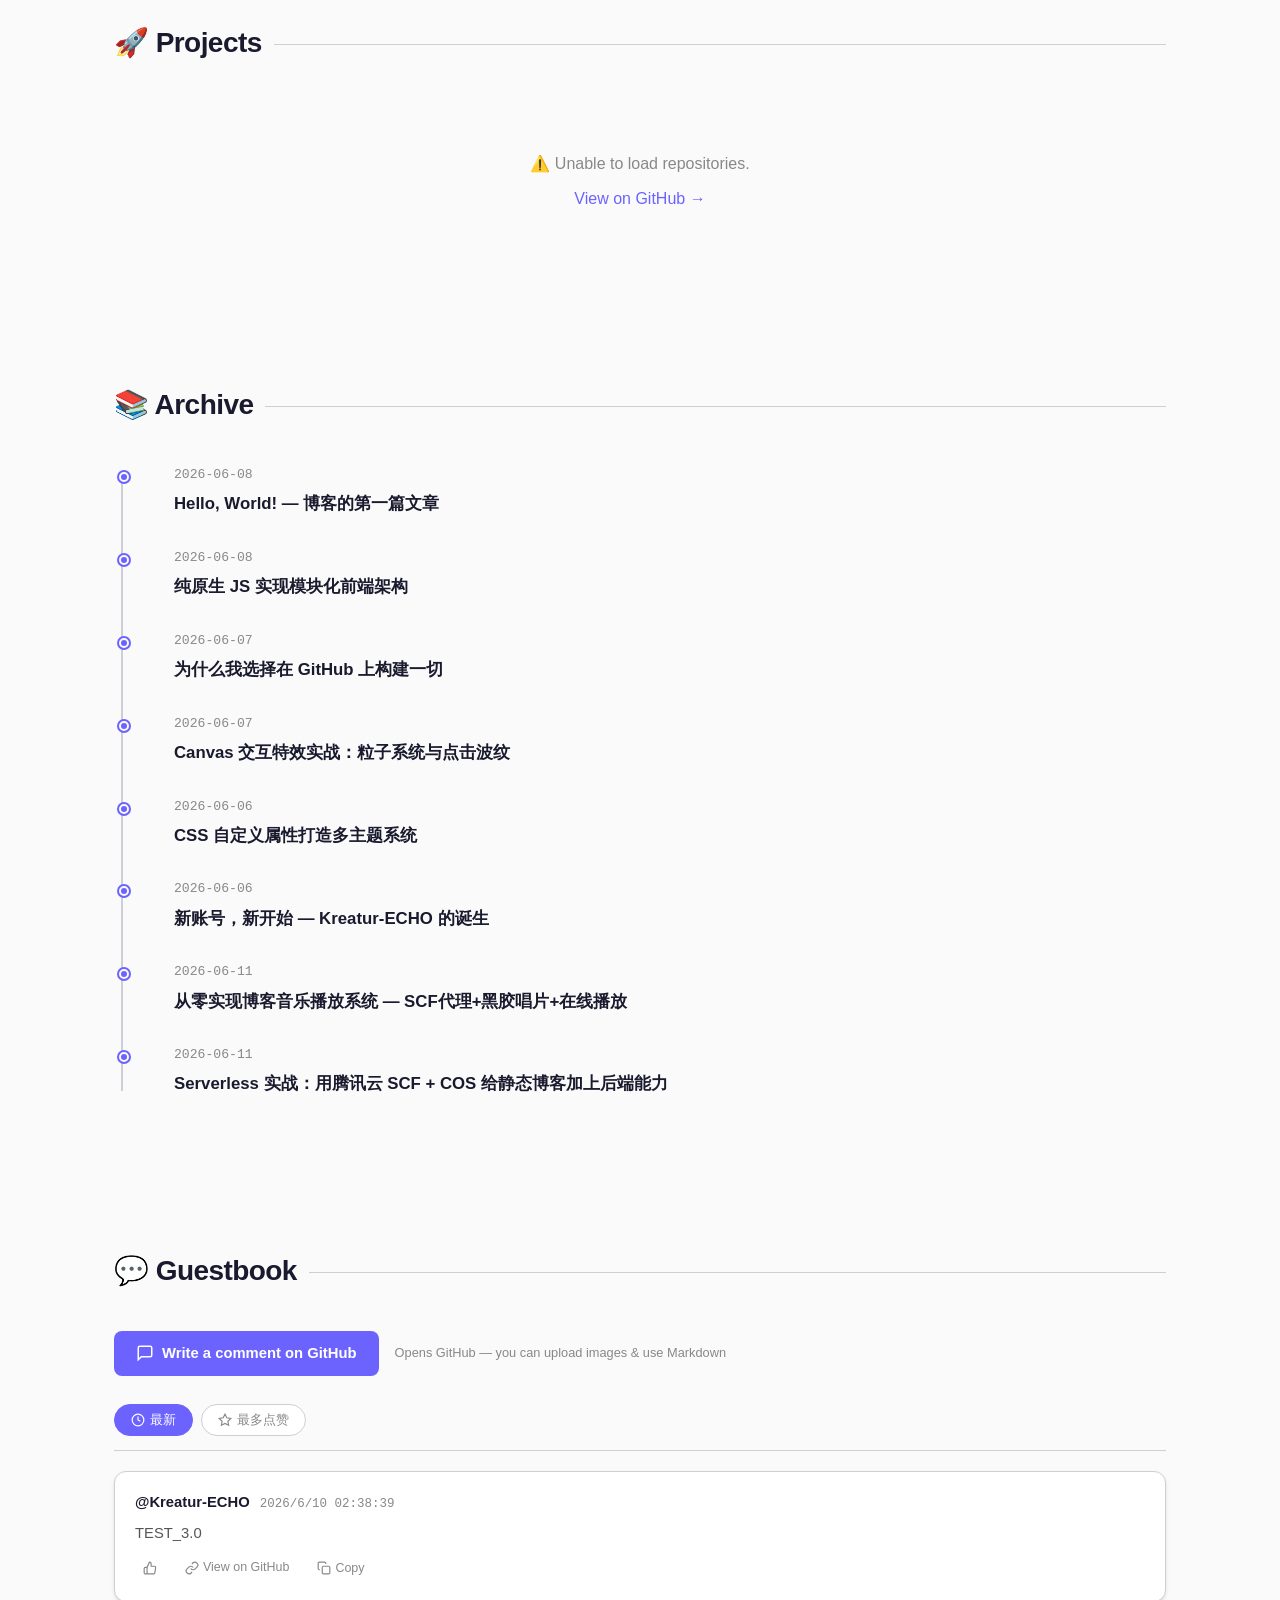
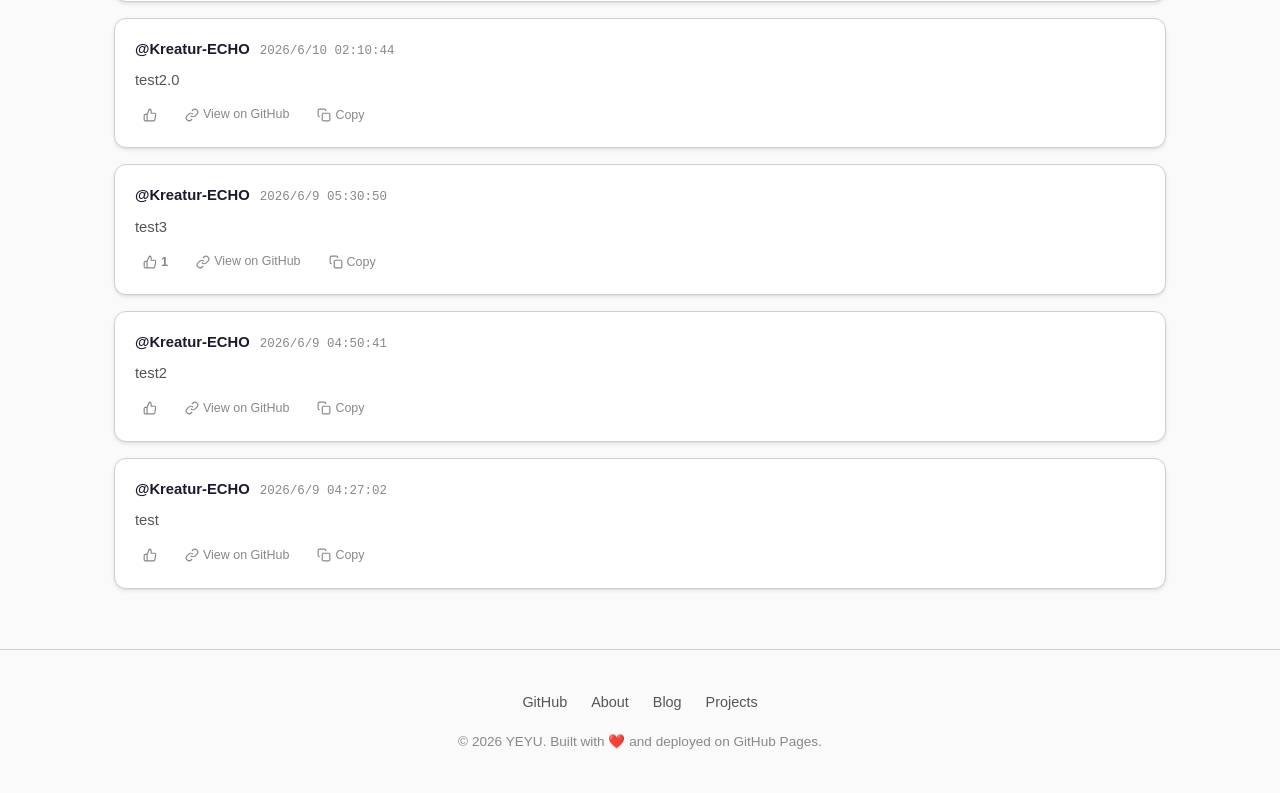
==== commit a2f93882: "fix: 音乐改用网易云直连API(0.3s替代at38.cn15s) + hover图标修复 + 金粉/月亮微调" ====
--- a/index.html
+++ b/index.html
@@ -47,7 +47,7 @@
   <!-- themes.css: 颜色、字体、圆角等设计变量 -->
   <link rel="stylesheet" href="css/themes.css?v=6">
   <!-- style.css: 布局和组件样式 -->
-  <link rel="stylesheet" href="css/style.css?v=39">
+  <link rel="stylesheet" href="css/style.css?v=40">
   <!-- admin.css: 管理面板样式 -->
   <link rel="stylesheet" href="css/admin.css?v=6">
 </head>
@@ -60,11 +60,11 @@
       <div class="intro-moon" id="introMoon">
         <div class="moon-texture"></div><div class="moon-texture"></div><div class="moon-bulb"></div>
       </div>
-      <div id="introSparks">
-        <span class="intro-spark" style="width:8px;height:8px;top:calc(50% + 30px);left:calc(50% + 60px);animation-duration:4s;animation-delay:0s;"></span>
-        <span class="intro-spark" style="width:5px;height:5px;top:calc(50% - 10px);left:calc(50% - 50px);animation-duration:7s;animation-delay:1s;"></span>
-        <span class="intro-spark" style="width:10px;height:10px;top:calc(50% + 50px);left:calc(50% + 10px);animation-duration:5s;animation-delay:2s;"></span>
-        <span class="intro-spark" style="width:6px;height:6px;top:calc(50% - 40px);left:calc(50% - 30px);animation-duration:6s;animation-delay:0.5s;"></span>
+      <div id="introSparks" style="position:absolute;inset:0;overflow:visible;pointer-events:none;">
+        <span class="intro-spark" style="position:absolute;width:8px;height:8px;top:50%;left:calc(50% + 60px);animation-duration:4s;animation-delay:0s;"></span>
+        <span class="intro-spark" style="position:absolute;width:5px;height:5px;top:40%;left:30%;animation-duration:7s;animation-delay:1s;"></span>
+        <span class="intro-spark" style="position:absolute;width:10px;height:10px;top:60%;left:55%;animation-duration:5s;animation-delay:2s;"></span>
+        <span class="intro-spark" style="position:absolute;width:6px;height:6px;top:35%;left:70%;animation-duration:6s;animation-delay:0.5s;"></span>
       </div>
     </div>
     <div class="moon-clock" id="introClock"></div>
@@ -87,6 +87,6 @@
   <script src="js/comments.js?v=13"></script>
   <script src="js/effects.js?v=10"></script>
   <script src="js/admin.js?v=7"></script>
-  <script src="js/main.js?v=46"></script>
+  <script src="js/main.js?v=47"></script>
 </body>
 </html>
--- a/css/style.css
+++ b/css/style.css
@@ -2167,7 +2167,7 @@
 @keyframes moonRise {
   from { bottom: -160px; opacity: 0; }
   18%  { opacity: 0; }
-  to   { bottom: 80vh; opacity: 1; }
+  to   { bottom: 72vh; opacity: 1; }
 }
 
 .intro-moon {
@@ -2291,8 +2291,8 @@
 .intro-spark {
   position: absolute;
   border-radius: 50%; background: #ffeaa7;
-  opacity: 0; pointer-events: none;
-  box-shadow: 0 0 6px 3px rgba(255,216,100,0.9);
+  opacity: 0.8; pointer-events: none;
+  box-shadow: 0 0 10px 5px rgba(255,216,100,1);
   animation: sparkRise 6s ease-in-out infinite;
   z-index: 5;
 }
